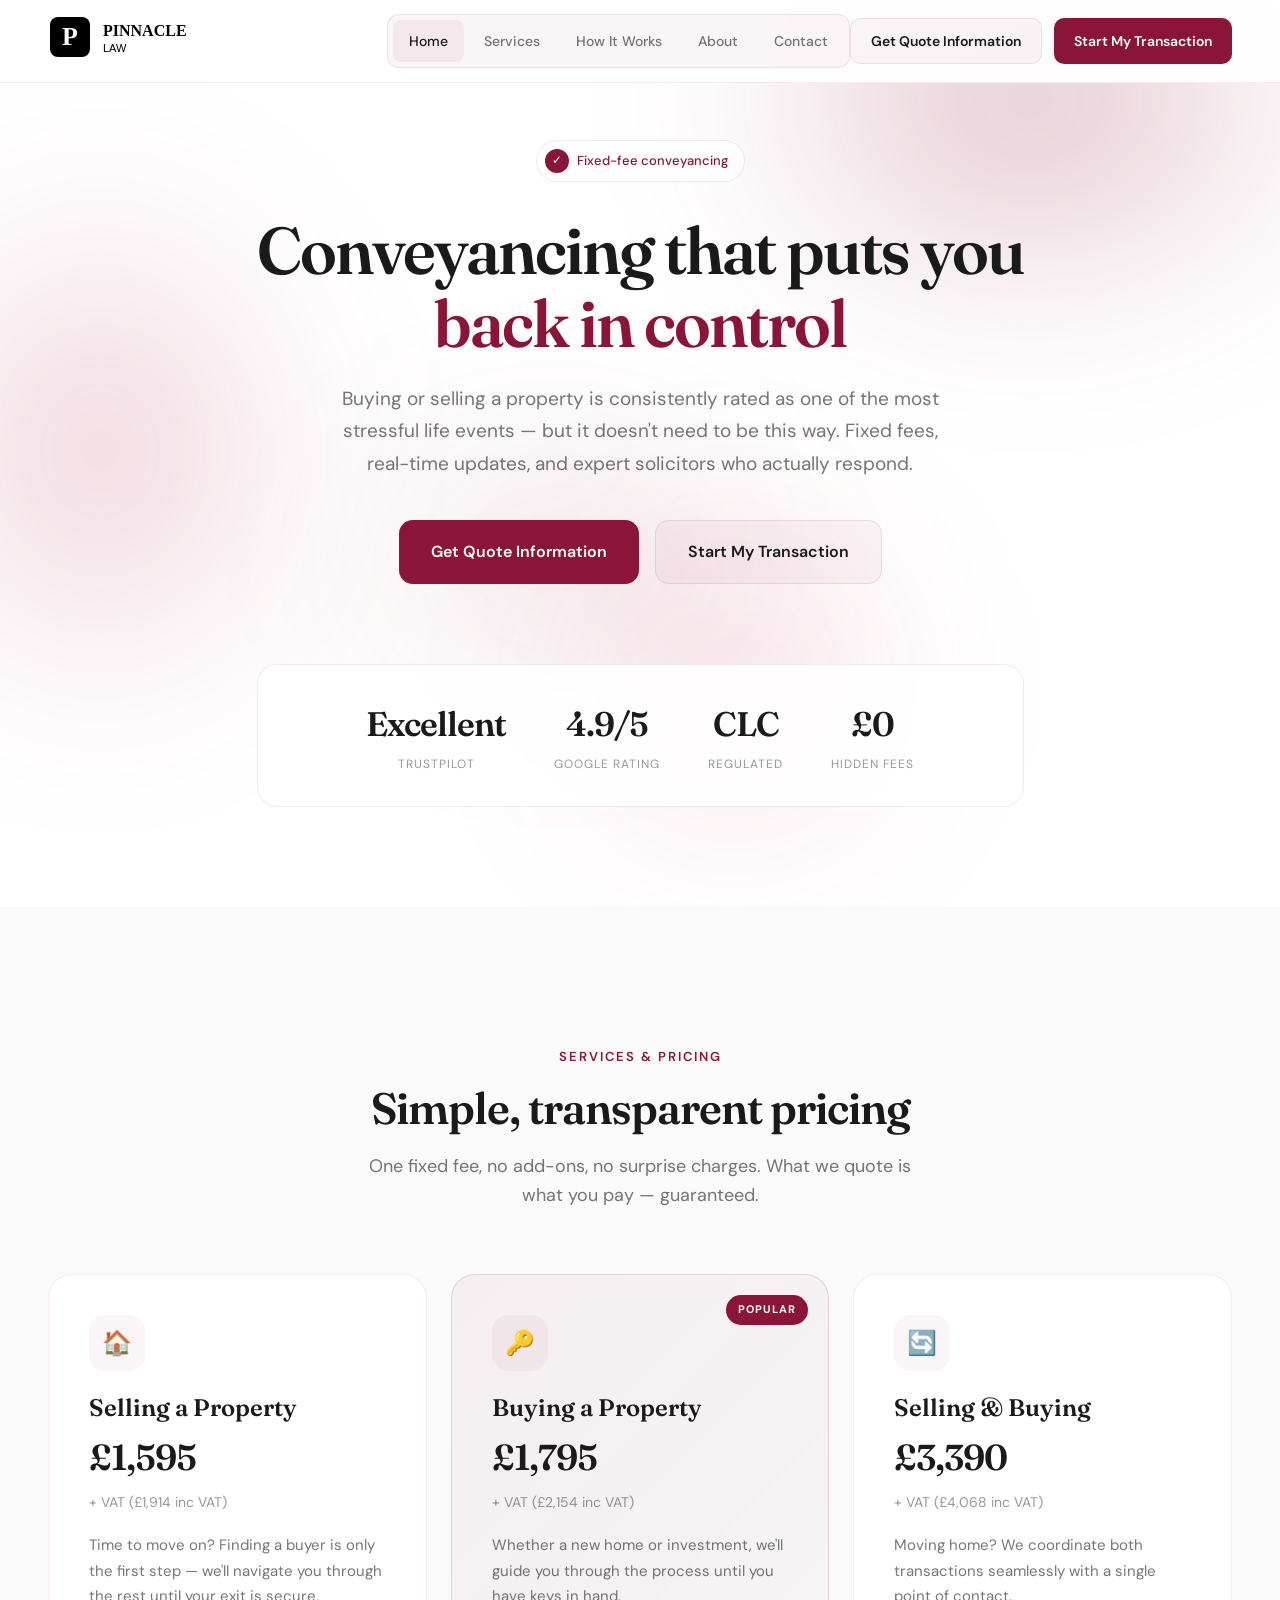
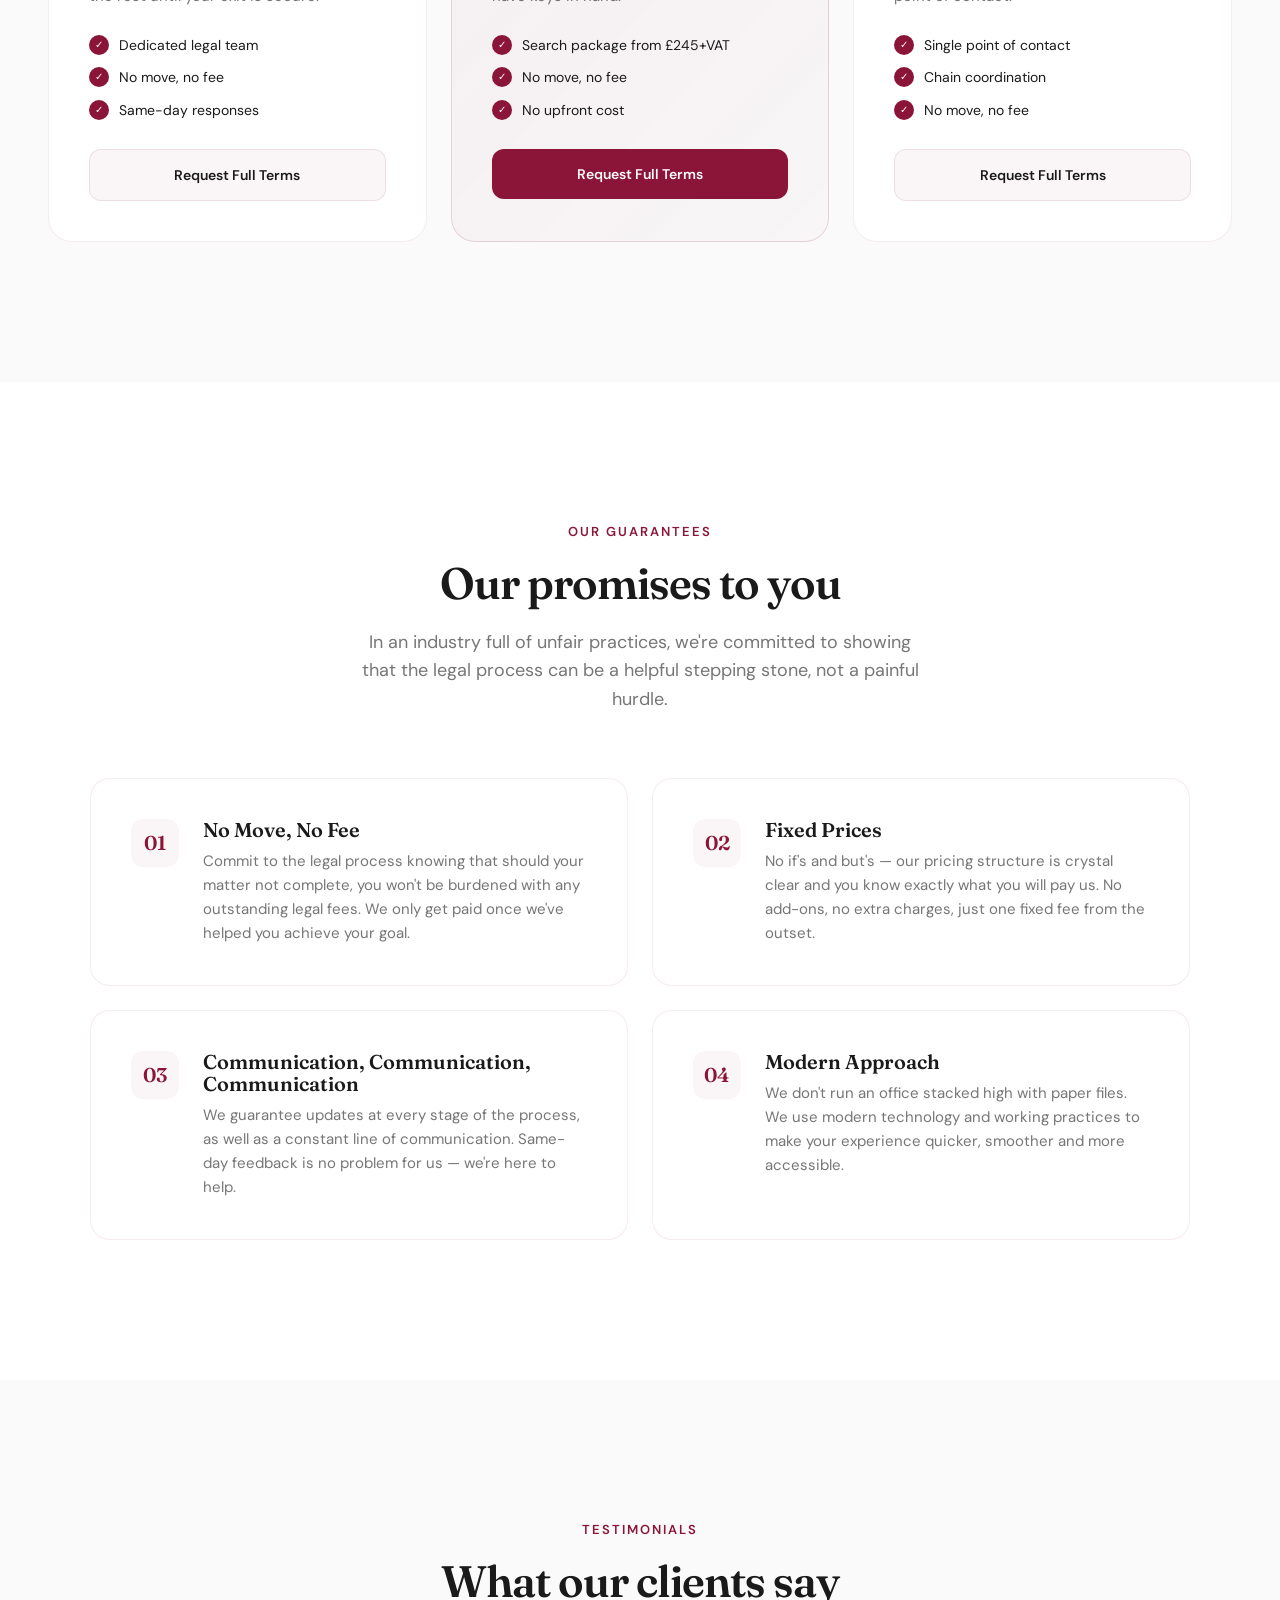
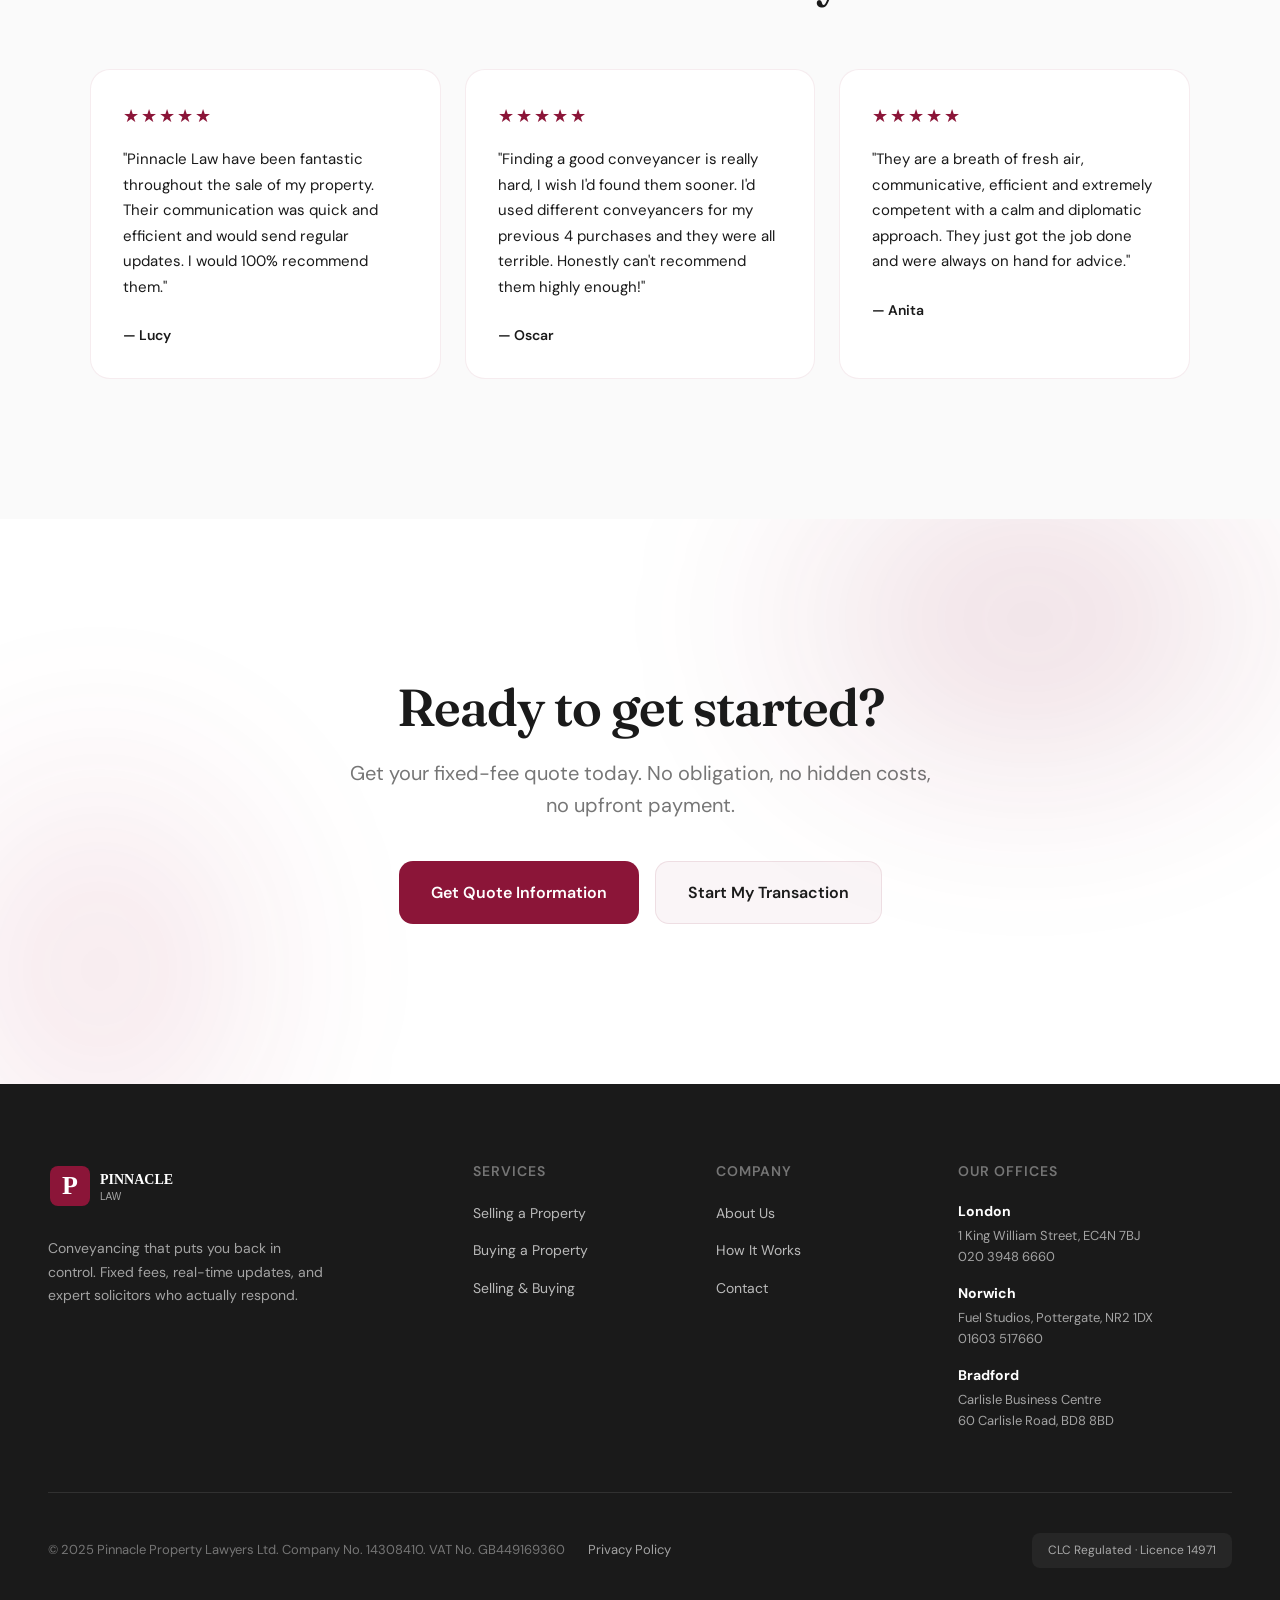
==== index.html @ d634891f "latest updates" ====
<!DOCTYPE html>
<html lang="en">
<head>
  <meta charset="UTF-8">
  <meta name="viewport" content="width=device-width, initial-scale=1.0">
  <title>Pinnacle Law | Conveyancing That Puts You Back in Control</title>
  <link href="https://fonts.googleapis.com/css2?family=DM+Sans:wght@400;500;600;700&family=Fraunces:opsz,wght@9..144,400;9..144,500;9..144,600;9..144,700&display=swap" rel="stylesheet">
  <link rel="stylesheet" href="theme/variables.css">
  <style>
    * { box-sizing: border-box; margin: 0; padding: 0; }
    
    body {
      font-family: var(--font-body);
      background: var(--bg);
      color: var(--text);
      min-height: 100vh;
      overflow-x: hidden;
      line-height: 1.6;
    }
    
    h1, h2, h3, h4 {
      font-family: var(--font-heading);
      font-weight: 600;
      line-height: 1.1;
    }
    
    a { color: inherit; text-decoration: none; }
    
    /* Animations */
    @keyframes fadeUp {
      from { opacity: 0; transform: translateY(30px); }
      to { opacity: 1; transform: translateY(0); }
    }
    
    @keyframes auroraMove1 {
      0%, 100% { transform: translate(0%, 0%) scale(1); opacity: 0.18; }
      25% { transform: translate(8%, -8%) scale(1.1); opacity: 0.25; }
      50% { transform: translate(-4%, 4%) scale(1.05); opacity: 0.2; }
      75% { transform: translate(4%, -4%) scale(1.08); opacity: 0.22; }
    }
    
    @keyframes auroraMove2 {
      0%, 100% { transform: translate(0%, 0%) scale(1); opacity: 0.12; }
      33% { transform: translate(-12%, 8%) scale(1.15); opacity: 0.18; }
      66% { transform: translate(8%, -6%) scale(0.95); opacity: 0.14; }
    }
    
    @keyframes auroraMove3 {
      0%, 100% { transform: translate(0%, 0%) rotate(0deg) scale(1); opacity: 0.1; }
      50% { transform: translate(6%, 6%) rotate(180deg) scale(1.08); opacity: 0.15; }
    }
    
    @keyframes auroraPulse {
      0%, 100% { opacity: 0.08; filter: blur(80px); }
      50% { opacity: 0.15; filter: blur(100px); }
    }
    
    .fade-up { animation: fadeUp 0.8s ease-out forwards; }
    .fade-up-1 { animation: fadeUp 0.8s ease-out 0.1s forwards; opacity: 0; }
    .fade-up-2 { animation: fadeUp 0.8s ease-out 0.2s forwards; opacity: 0; }
    .fade-up-3 { animation: fadeUp 0.8s ease-out 0.3s forwards; opacity: 0; }
    .fade-up-4 { animation: fadeUp 0.8s ease-out 0.4s forwards; opacity: 0; }
    
    /* Aurora Background */
    .aurora-bg {
      position: absolute;
      inset: 0;
      overflow: hidden;
      pointer-events: none;
      z-index: 0;
    }
    
    .aurora-layer {
      position: absolute;
      border-radius: 50%;
      filter: blur(80px);
    }
    
    .aurora-1 {
      width: 700px;
      height: 500px;
      top: -150px;
      right: -100px;
      background: radial-gradient(ellipse at center, var(--aurora-accent-strong) 0%, var(--accent-border) 40%, transparent 70%);
      animation: auroraMove1 20s ease-in-out infinite;
    }
    
    .aurora-2 {
      width: 500px;
      height: 600px;
      top: 150px;
      left: -150px;
      background: radial-gradient(ellipse at center, var(--aurora-accent-light-strong) 0%, var(--aurora-accent-light-mid) 40%, transparent 70%);
      animation: auroraMove2 25s ease-in-out infinite;
    }
    
    .aurora-3 {
      width: 450px;
      height: 450px;
      bottom: 0;
      right: 25%;
      background: radial-gradient(ellipse at center, var(--aurora-accent-lighter-strong) 0%, var(--aurora-accent-lighter-mid) 40%, transparent 70%);
      animation: auroraMove3 30s ease-in-out infinite;
    }
    
    .aurora-4 {
      width: 600px;
      height: 400px;
      top: 40%;
      left: 20%;
      background: radial-gradient(ellipse at center, var(--accent-shadow-sm) 0%, transparent 60%);
      animation: auroraPulse 15s ease-in-out infinite;
    }
    
    /* Navigation */
    nav {
      position: fixed;
      top: 0;
      left: 0;
      right: 0;
      z-index: 100;
      padding: 12px 48px;
      display: grid;
      grid-template-columns: 1fr auto 1fr;
      align-items: center;
      background: var(--nav-bg);
      backdrop-filter: blur(20px);
      border-bottom: 1px solid var(--border);
    }
    
    .logo {
      justify-self: start;
    }
    
    /* Logo - replace src with your actual logo file */
    .logo img {
      height: var(--logo-height);
      width: auto;
    }
    
    .nav-center {
      justify-self: center;
      display: flex;
      gap: 4px;
      background: var(--accent-bg);
      padding: 5px;
      border-radius: 12px;
      border: 1px solid var(--accent-border);
    }
    
    .nav-center > a,
    .nav-dropdown > a {
      color: var(--text-light);
      font-size: 14px;
      font-weight: 500;
      padding: 10px 16px;
      border-radius: 8px;
      transition: all 0.2s ease;
      display: block;
    }
    
    .nav-center > a:hover,
    .nav-center > a.active,
    .nav-dropdown:hover > a {
      color: var(--text);
      background: var(--accent-hover-subtle);
    }
    
    /* Services Dropdown */
    .nav-dropdown {
      position: relative;
    }
    
    .nav-dropdown-content {
      position: absolute;
      top: calc(100% + 8px);
      left: 50%;
      transform: translateX(-50%);
      background: white;
      border: 1px solid var(--border);
      border-radius: 12px;
      padding: 8px;
      min-width: 260px;
      box-shadow: 0 10px 40px var(--accent-shadow-sm);
      opacity: 0;
      visibility: hidden;
      transition: all 0.2s ease;
    }
    
    .nav-dropdown:hover .nav-dropdown-content {
      opacity: 1;
      visibility: visible;
    }
    
    .nav-dropdown-content a {
      display: block;
      padding: 12px 16px;
      border-radius: 8px;
      font-size: 14px;
      color: var(--text);
      transition: all 0.15s ease;
    }
    
    .nav-dropdown-content a:hover {
      background: var(--accent-bg);
      color: var(--accent);
    }
    
    .nav-right {
      justify-self: end;
      display: flex;
      align-items: center;
      gap: 12px;
    }
    
    .btn {
      display: inline-flex;
      align-items: center;
      gap: 8px;
      font-weight: 600;
      border: none;
      cursor: pointer;
      transition: all 0.3s ease;
      font-size: 14px;
      white-space: nowrap;
    }
    
    .btn-secondary {
      background: var(--accent-bg);
      color: var(--text);
      border: 1px solid var(--accent-border);
      padding: 11px 20px;
      border-radius: 10px;
    }
    
    .btn-secondary:hover {
      background: var(--border);
      border-color: var(--accent-hover-border);
    }
    
    .btn-primary {
      background: var(--accent);
      color: white;
      padding: 12px 20px;
      border-radius: 10px;
    }
    
    .btn-primary:hover {
      background: var(--accent-light);
      transform: translateY(-2px);
      box-shadow: 0 10px 30px var(--accent-shadow-md);
    }
    
    .btn-large {
      padding: 18px 32px;
      font-size: 16px;
      border-radius: 14px;
    }
    
    /* Hero */
    .hero {
      min-height: 100vh;
      display: flex;
      align-items: center;
      justify-content: center;
      padding: 140px 48px 100px;
      position: relative;
      z-index: 2;
      text-align: center;
      overflow: hidden;
    }
    
    .hero-content {
      max-width: 900px;
      position: relative;
      z-index: 1;
    }
    
    .hero-badge {
      display: inline-flex;
      align-items: center;
      gap: 8px;
      padding: 8px 16px 8px 8px;
      background: var(--white-glass);
      border: 1px solid var(--accent-border);
      border-radius: 100px;
      margin-bottom: 32px;
      font-size: 13px;
      color: var(--accent);
      font-weight: 500;
      backdrop-filter: blur(10px);
    }
    
    .badge-dot {
      width: 24px;
      height: 24px;
      background: var(--accent);
      border-radius: 50%;
      display: flex;
      align-items: center;
      justify-content: center;
      font-size: 12px;
      color: white;
    }
    
    .hero h1 {
      font-size: clamp(40px, 5.5vw, 66px);
      letter-spacing: -2px;
      margin-bottom: 24px;
    }
    
    .highlight { color: var(--accent); }
    
    .hero p {
      font-size: 19px;
      color: var(--text-light);
      line-height: 1.7;
      margin-bottom: 40px;
      max-width: 620px;
      margin-left: auto;
      margin-right: auto;
    }
    
    .hero-buttons {
      display: flex;
      gap: 16px;
      justify-content: center;
      margin-bottom: 80px;
    }
    
    .stats-row {
      display: flex;
      justify-content: center;
      gap: 48px;
      padding: 32px 48px;
      background: var(--white-glass-heavy);
      backdrop-filter: blur(10px);
      border-radius: 20px;
      border: 1px solid var(--accent-border);
    }
    
    .stat { text-align: center; }
    
    .stat-value {
      font-family: var(--font-heading);
      font-size: 34px;
      font-weight: 600;
      letter-spacing: -1px;
      color: var(--text);
    }
    
    .stat-label {
      font-size: 12px;
      color: var(--text-lighter);
      margin-top: 4px;
      text-transform: uppercase;
      letter-spacing: 1px;
    }
    
    /* Section styling */
    section { position: relative; z-index: 2; }
    
    .section-label {
      font-size: 13px;
      font-weight: 600;
      letter-spacing: 2px;
      text-transform: uppercase;
      color: var(--accent);
      margin-bottom: 16px;
    }
    
    .section-header {
      text-align: center;
      margin-bottom: 64px;
    }
    
    .section-header h2 {
      font-size: 44px;
      letter-spacing: -1px;
    }
    
    .section-header p {
      font-size: 18px;
      color: var(--text-light);
      max-width: 560px;
      margin: 20px auto 0;
    }
    
    /* Services */
    .services {
      padding: 140px 48px;
      background: var(--bg-off);
    }
    
    .services-inner {
      max-width: 1200px;
      margin: 0 auto;
    }
    
    .services-grid {
      display: grid;
      grid-template-columns: repeat(3, 1fr);
      gap: 24px;
    }
    
    .service-card {
      background: var(--bg);
      border: 1px solid var(--border);
      border-radius: 24px;
      padding: 40px;
      transition: all 0.4s ease;
      position: relative;
      overflow: hidden;
    }
    
    .service-card:hover {
      border-color: var(--accent-hover-border);
      transform: translateY(-8px);
      box-shadow: 0 30px 60px var(--border);
    }
    
    .service-card.featured {
      background: linear-gradient(135deg, var(--accent-featured-bg) 0%, var(--accent-featured-bg-light) 100%);
      border-color: var(--accent-featured-border);
    }
    
    .featured-tag {
      position: absolute;
      top: 20px;
      right: 20px;
      padding: 6px 12px;
      background: var(--accent);
      border-radius: 100px;
      font-size: 11px;
      font-weight: 700;
      text-transform: uppercase;
      letter-spacing: 1px;
      color: white;
    }
    
    .service-icon {
      width: 56px;
      height: 56px;
      background: var(--accent-bg);
      border-radius: 16px;
      display: flex;
      align-items: center;
      justify-content: center;
      margin-bottom: 24px;
      font-size: 24px;
    }
    
    .service-card h3 {
      font-size: 24px;
      margin-bottom: 8px;
    }
    
    .service-price {
      font-family: var(--font-heading);
      font-size: 36px;
      font-weight: 600;
      letter-spacing: -1px;
      margin-bottom: 4px;
    }
    
    .service-vat {
      font-size: 14px;
      color: var(--text-lighter);
      margin-bottom: 20px;
    }
    
    .service-desc {
      font-size: 15px;
      color: var(--text-light);
      line-height: 1.7;
      margin-bottom: 24px;
    }
    
    .service-features {
      display: flex;
      flex-direction: column;
      gap: 10px;
      margin-bottom: 28px;
    }
    
    .feature {
      display: flex;
      align-items: center;
      gap: 10px;
      font-size: 14px;
      color: var(--text);
    }
    
    .feature-icon {
      width: 20px;
      height: 20px;
      background: var(--accent);
      border-radius: 50%;
      display: flex;
      align-items: center;
      justify-content: center;
      font-size: 10px;
      color: white;
      flex-shrink: 0;
    }
    
    .service-btn {
      width: 100%;
      padding: 14px;
      border-radius: 12px;
      font-size: 14px;
      font-weight: 600;
      cursor: pointer;
      transition: all 0.3s ease;
      background: var(--accent-bg);
      border: 1px solid var(--accent-border);
      color: var(--text);
      text-align: center;
      display: block;
    }
    
    .service-btn:hover { background: var(--border); }
    
    .service-btn.primary {
      background: var(--accent);
      border: none;
      color: white;
    }
    
    .service-btn.primary:hover { background: var(--accent-light); }
    
    /* Guarantees */
    .guarantees {
      padding: 140px 48px;
    }
    
    .guarantees-inner {
      max-width: 1100px;
      margin: 0 auto;
    }
    
    .guarantees-grid {
      display: grid;
      grid-template-columns: repeat(2, 1fr);
      gap: 24px;
    }
    
    .guarantee-card {
      padding: 40px;
      background: var(--bg);
      border: 1px solid var(--border);
      border-radius: 20px;
      transition: all 0.3s ease;
      display: flex;
      gap: 24px;
      align-items: flex-start;
    }
    
    .guarantee-card:hover {
      border-color: var(--accent-featured-border);
      box-shadow: 0 20px 40px var(--accent-hover-subtle);
    }
    
    .guarantee-num {
      width: 48px;
      height: 48px;
      background: var(--accent-bg);
      border-radius: 12px;
      display: flex;
      align-items: center;
      justify-content: center;
      font-family: var(--font-heading);
      font-size: 20px;
      font-weight: 600;
      color: var(--accent);
      flex-shrink: 0;
    }
    
    .guarantee-content h3 {
      font-size: 20px;
      margin-bottom: 8px;
    }
    
    .guarantee-content p {
      font-size: 15px;
      color: var(--text-light);
      line-height: 1.6;
    }
    
    /* Testimonials */
    .testimonials {
      padding: 140px 48px;
      background: var(--bg-off);
    }
    
    .testimonials-inner {
      max-width: 1100px;
      margin: 0 auto;
    }
    
    .testimonials-grid {
      display: grid;
      grid-template-columns: repeat(3, 1fr);
      gap: 24px;
    }
    
    .testimonial-card {
      background: var(--bg);
      border: 1px solid var(--border);
      border-radius: 20px;
      padding: 32px;
    }
    
    .testimonial-stars {
      color: var(--accent);
      font-size: 18px;
      margin-bottom: 16px;
      letter-spacing: 2px;
    }
    
    .testimonial-text {
      font-size: 15px;
      color: var(--text);
      line-height: 1.7;
      margin-bottom: 24px;
    }
    
    .testimonial-author {
      font-weight: 600;
      font-size: 14px;
    }
    
    /* CTA */
    .cta {
      padding: 160px 48px;
      text-align: center;
      position: relative;
      overflow: hidden;
    }
    
    .cta .aurora-bg { opacity: 0.6; }
    
    .cta-content {
      position: relative;
      z-index: 1;
      max-width: 600px;
      margin: 0 auto;
    }
    
    .cta h2 {
      font-size: 52px;
      letter-spacing: -1px;
      margin-bottom: 20px;
    }
    
    .cta p {
      font-size: 20px;
      color: var(--text-light);
      margin-bottom: 40px;
    }
    
    .cta-buttons {
      display: flex;
      gap: 16px;
      justify-content: center;
    }
    
    /* Footer */
    footer {
      padding: 80px 48px 40px;
      background: var(--text);
      color: white;
    }
    
    .footer-inner {
      max-width: 1200px;
      margin: 0 auto;
    }
    
    .footer-top {
      display: grid;
      grid-template-columns: 2fr 1fr 1fr 1.5fr;
      gap: 60px;
      padding-bottom: 60px;
      border-bottom: 1px solid var(--white-10);
    }
    
    .footer-brand p {
      font-size: 14px;
      color: var(--white-60);
      line-height: 1.7;
      max-width: 280px;
      margin-top: 20px;
    }
    
    .footer-col h4 {
      font-family: var(--font-body);
      font-size: 14px;
      font-weight: 600;
      margin-bottom: 20px;
      color: var(--white-40);
      text-transform: uppercase;
      letter-spacing: 1px;
    }
    
    .footer-col ul { list-style: none; }
    .footer-col li { margin-bottom: 12px; }
    
    .footer-col a {
      font-size: 14px;
      color: var(--white-70);
      transition: color 0.2s ease;
    }
    
    .footer-col a:hover { color: white; }
    
    .footer-offices {
      font-size: 13px;
      color: var(--white-60);
      line-height: 1.6;
    }
    
    .footer-offices strong {
      color: white;
      display: block;
      margin-top: 14px;
      margin-bottom: 4px;
      font-size: 14px;
    }
    
    .footer-offices strong:first-child { margin-top: 0; }
    
    .footer-bottom {
      display: flex;
      justify-content: space-between;
      align-items: center;
      padding-top: 40px;
      flex-wrap: wrap;
      gap: 20px;
    }
    
    .footer-legal {
      font-size: 13px;
      color: var(--white-40);
    }
    
    .footer-legal a {
      color: var(--white-60);
      margin-left: 20px;
    }
    
    .footer-badges {
      display: flex;
      gap: 16px;
    }
    
    .footer-badge {
      padding: 8px 16px;
      background: var(--white-05);
      border-radius: 8px;
      font-size: 12px;
      color: var(--white-60);
    }
    
    /* Mobile */
    .mobile-menu-toggle {
      display: none;
      flex-direction: column;
      gap: 5px;
      padding: 10px;
      cursor: pointer;
    }
    
    .mobile-menu-toggle span {
      width: 24px;
      height: 2px;
      background: var(--text);
      border-radius: 2px;
    }
    
    @media (max-width: 1100px) {
      nav { padding: 12px 24px; }
    }
    
    @media (max-width: 900px) {
      .services-grid, .testimonials-grid { grid-template-columns: repeat(2, 1fr); }
      .footer-top { grid-template-columns: 1fr 1fr; }
    }
    
    @media (max-width: 768px) {
      nav { display: flex; justify-content: space-between; }
      .nav-center, .nav-right { display: none; }
      .mobile-menu-toggle { display: flex; }
      
      .hero { padding: 120px 24px 80px; }
      .hero h1 { font-size: 34px; letter-spacing: -1px; }
      .hero-buttons { flex-direction: column; align-items: center; }
      .stats-row { flex-wrap: wrap; gap: 24px; padding: 24px; }
      .stat-value { font-size: 26px; }
      
      .services-grid, .guarantees-grid, .testimonials-grid { grid-template-columns: 1fr; }
      .section-header h2 { font-size: 32px; }
      .cta h2 { font-size: 34px; }
      
      .footer-top { grid-template-columns: 1fr; gap: 40px; }
      .footer-bottom { flex-direction: column; text-align: center; }
    }
  </style>
</head>
<body>
  <!-- Navigation -->
  <nav>
    <a href="index.html" class="logo">
      <!-- ADD YOUR LOGO: Replace the src below with your logo file path -->
      <img src="assets/logo.png" alt="Pinnacle Law" onerror="this.outerHTML='<svg viewBox=\'0 0 180 50\' style=\'height:50px\'><rect x=\'2\' y=\'5\' width=\'40\' height=\'40\' rx=\'8\' fill=\'%238B1538\'/><text x=\'22\' y=\'33\' font-family=\'Georgia\' font-size=\'26\' font-weight=\'600\' fill=\'white\' text-anchor=\'middle\'>P</text><text x=\'55\' y=\'24\' font-family=\'Georgia\' font-size=\'16\' font-weight=\'600\' fill=\'%238B1538\'>PINNACLE</text><text x=\'55\' y=\'40\' font-family=\'sans-serif\' font-size=\'11\' fill=\'%23666\'>LAW</text></svg>'">
    </a>
    
    <div class="nav-center">
      <a href="index.html" class="active">Home</a>
      <div class="nav-dropdown">
        <a href="services.html">Services</a>
        <div class="nav-dropdown-content">
          <a href="service-buying.html">Buying a Property</a>
          <a href="service-selling.html">Selling a Property</a>
          <a href="service-both.html">Selling & Buying a Property</a>
        </div>
      </div>
      <a href="process.html">How It Works</a>
      <a href="about.html">About</a>
      <a href="contact.html">Contact</a>
    </div>
    
    <div class="nav-right">
      <a href="services.html" class="btn btn-secondary">Get Quote Information</a>
      <a href="services.html" class="btn btn-primary">Start My Transaction</a>
    </div>
    
    <div class="mobile-menu-toggle">
      <span></span><span></span><span></span>
    </div>
  </nav>

  <!-- Hero -->
  <section class="hero">
    <div class="aurora-bg">
      <div class="aurora-layer aurora-1"></div>
      <div class="aurora-layer aurora-2"></div>
      <div class="aurora-layer aurora-3"></div>
      <div class="aurora-layer aurora-4"></div>
    </div>
    
    <div class="hero-content">
      <div class="hero-badge fade-up">
        <span class="badge-dot">✓</span>
        Fixed-fee conveyancing
      </div>
      
      <h1 class="fade-up-1">
        Conveyancing that puts you<br>
        <span class="highlight">back in control</span>
      </h1>
      
      <p class="fade-up-2">
        Buying or selling a property is consistently rated as one of the most stressful life events — but it doesn't need to be this way. Fixed fees, real-time updates, and expert solicitors who actually respond.
      </p>
      
      <div class="hero-buttons fade-up-3">
        <a href="services.html" class="btn btn-primary btn-large">Get Quote Information</a>
        <a href="services.html" class="btn btn-secondary btn-large">Start My Transaction</a>
      </div>
      
      <div class="stats-row fade-up-4">
        <div class="stat">
          <div class="stat-value">Excellent</div>
          <div class="stat-label">Trustpilot</div>
        </div>
        <div class="stat">
          <div class="stat-value">4.9/5</div>
          <div class="stat-label">Google Rating</div>
        </div>
        <div class="stat">
          <div class="stat-value">CLC</div>
          <div class="stat-label">Regulated</div>
        </div>
        <div class="stat">
          <div class="stat-value">£0</div>
          <div class="stat-label">Hidden Fees</div>
        </div>
      </div>
    </div>
  </section>

  <!-- Services -->
  <section class="services">
    <div class="services-inner">
      <div class="section-header">
        <div class="section-label">Services & Pricing</div>
        <h2>Simple, transparent pricing</h2>
        <p>One fixed fee, no add-ons, no surprise charges. What we quote is what you pay — guaranteed.</p>
      </div>
      
      <div class="services-grid">
        <div class="service-card">
          <div class="service-icon">🏠</div>
          <h3>Selling a Property</h3>
          <div class="service-price">£1,595</div>
          <div class="service-vat">+ VAT (£1,914 inc VAT)</div>
          <p class="service-desc">Time to move on? Finding a buyer is only the first step — we'll navigate you through the rest until your exit is secure.</p>
          <div class="service-features">
            <div class="feature"><span class="feature-icon">✓</span> Dedicated legal team</div>
            <div class="feature"><span class="feature-icon">✓</span> No move, no fee</div>
            <div class="feature"><span class="feature-icon">✓</span> Same-day responses</div>
          </div>
          <a href="service-selling.html" class="service-btn">Request Full Terms</a>
        </div>
        
        <div class="service-card featured">
          <div class="featured-tag">Popular</div>
          <div class="service-icon">🔑</div>
          <h3>Buying a Property</h3>
          <div class="service-price">£1,795</div>
          <div class="service-vat">+ VAT (£2,154 inc VAT)</div>
          <p class="service-desc">Whether a new home or investment, we'll guide you through the process until you have keys in hand.</p>
          <div class="service-features">
            <div class="feature"><span class="feature-icon">✓</span> Search package from £245+VAT</div>
            <div class="feature"><span class="feature-icon">✓</span> No move, no fee</div>
            <div class="feature"><span class="feature-icon">✓</span> No upfront cost</div>
          </div>
          <a href="service-buying.html" class="service-btn primary">Request Full Terms</a>
        </div>
        
        <div class="service-card">
          <div class="service-icon">🔄</div>
          <h3>Selling & Buying</h3>
          <div class="service-price">£3,390</div>
          <div class="service-vat">+ VAT (£4,068 inc VAT)</div>
          <p class="service-desc">Moving home? We coordinate both transactions seamlessly with a single point of contact.</p>
          <div class="service-features">
            <div class="feature"><span class="feature-icon">✓</span> Single point of contact</div>
            <div class="feature"><span class="feature-icon">✓</span> Chain coordination</div>
            <div class="feature"><span class="feature-icon">✓</span> No move, no fee</div>
          </div>
          <a href="service-both.html" class="service-btn">Request Full Terms</a>
        </div>
      </div>
    </div>
  </section>

  <!-- Guarantees -->
  <section class="guarantees">
    <div class="guarantees-inner">
      <div class="section-header">
        <div class="section-label">Our Guarantees</div>
        <h2>Our promises to you</h2>
        <p>In an industry full of unfair practices, we're committed to showing that the legal process can be a helpful stepping stone, not a painful hurdle.</p>
      </div>
      
      <div class="guarantees-grid">
        <div class="guarantee-card">
          <div class="guarantee-num">01</div>
          <div class="guarantee-content">
            <h3>No Move, No Fee</h3>
            <p>Commit to the legal process knowing that should your matter not complete, you won't be burdened with any outstanding legal fees. We only get paid once we've helped you achieve your goal.</p>
          </div>
        </div>
        <div class="guarantee-card">
          <div class="guarantee-num">02</div>
          <div class="guarantee-content">
            <h3>Fixed Prices</h3>
            <p>No if's and but's — our pricing structure is crystal clear and you know exactly what you will pay us. No add-ons, no extra charges, just one fixed fee from the outset.</p>
          </div>
        </div>
        <div class="guarantee-card">
          <div class="guarantee-num">03</div>
          <div class="guarantee-content">
            <h3>Communication, Communication, Communication</h3>
            <p>We guarantee updates at every stage of the process, as well as a constant line of communication. Same-day feedback is no problem for us — we're here to help.</p>
          </div>
        </div>
        <div class="guarantee-card">
          <div class="guarantee-num">04</div>
          <div class="guarantee-content">
            <h3>Modern Approach</h3>
            <p>We don't run an office stacked high with paper files. We use modern technology and working practices to make your experience quicker, smoother and more accessible.</p>
          </div>
        </div>
      </div>
    </div>
  </section>

  <!-- Testimonials -->
  <section class="testimonials">
    <div class="testimonials-inner">
      <div class="section-header">
        <div class="section-label">Testimonials</div>
        <h2>What our clients say</h2>
      </div>
      
      <div class="testimonials-grid">
        <div class="testimonial-card">
          <div class="testimonial-stars">★★★★★</div>
          <p class="testimonial-text">"Pinnacle Law have been fantastic throughout the sale of my property. Their communication was quick and efficient and would send regular updates. I would 100% recommend them."</p>
          <div class="testimonial-author">— Lucy</div>
        </div>
        
        <div class="testimonial-card">
          <div class="testimonial-stars">★★★★★</div>
          <p class="testimonial-text">"Finding a good conveyancer is really hard, I wish I'd found them sooner. I'd used different conveyancers for my previous 4 purchases and they were all terrible. Honestly can't recommend them highly enough!"</p>
          <div class="testimonial-author">— Oscar</div>
        </div>
        
        <div class="testimonial-card">
          <div class="testimonial-stars">★★★★★</div>
          <p class="testimonial-text">"They are a breath of fresh air, communicative, efficient and extremely competent with a calm and diplomatic approach. They just got the job done and were always on hand for advice."</p>
          <div class="testimonial-author">— Anita</div>
        </div>
      </div>
    </div>
  </section>

  <!-- CTA -->
  <section class="cta">
    <div class="aurora-bg">
      <div class="aurora-layer aurora-1"></div>
      <div class="aurora-layer aurora-2"></div>
    </div>
    <div class="cta-content">
      <h2>Ready to get started?</h2>
      <p>Get your fixed-fee quote today. No obligation, no hidden costs, no upfront payment.</p>
      <div class="cta-buttons">
        <a href="services.html" class="btn btn-primary btn-large">Get Quote Information</a>
        <a href="services.html" class="btn btn-secondary btn-large">Start My Transaction</a>
      </div>
    </div>
  </section>

  <!-- Footer -->
  <footer>
    <div class="footer-inner">
      <div class="footer-top">
        <div class="footer-brand">
          <svg viewBox="0 0 160 45" style="height: 45px;">
            <rect x="2" y="2" width="40" height="40" rx="8" style="fill: var(--accent)"/>
            <text x="22" y="30" font-family="Georgia" font-size="26" font-weight="600" fill="white" text-anchor="middle">P</text>
            <text x="52" y="20" font-family="Georgia" font-size="14" font-weight="600" fill="white">PINNACLE</text>
            <text x="52" y="36" font-family="sans-serif" font-size="10" fill="var(--white-60)">LAW</text>
          </svg>
          <p>Conveyancing that puts you back in control. Fixed fees, real-time updates, and expert solicitors who actually respond.</p>
        </div>
        
        <div class="footer-col">
          <h4>Services</h4>
          <ul>
            <li><a href="service-selling.html">Selling a Property</a></li>
            <li><a href="service-buying.html">Buying a Property</a></li>
            <li><a href="service-both.html">Selling & Buying</a></li>
          </ul>
        </div>
        
        <div class="footer-col">
          <h4>Company</h4>
          <ul>
            <li><a href="about.html">About Us</a></li>
            <li><a href="process.html">How It Works</a></li>
            <li><a href="contact.html">Contact</a></li>
          </ul>
        </div>
        
        <div class="footer-col">
          <h4>Our Offices</h4>
          <div class="footer-offices">
            <strong>London</strong>
            1 King William Street, EC4N 7BJ<br>
            020 3948 6660
            
            <strong>Norwich</strong>
            Fuel Studios, Pottergate, NR2 1DX<br>
            01603 517660
            
            <strong>Bradford</strong>
            Carlisle Business Centre<br>
            60 Carlisle Road, BD8 8BD
          </div>
        </div>
      </div>
      
      <div class="footer-bottom">
        <div class="footer-legal">
          © 2025 Pinnacle Property Lawyers Ltd. Company No. 14308410. VAT No. GB449169360
          <a href="privacy.html">Privacy Policy</a>
        </div>
        <div class="footer-badges">
          <span class="footer-badge">CLC Regulated · Licence 14971</span>
        </div>
      </div>
    </div>
  </footer>
</body>
</html>
---- theme/variables.css ----
/**
 * ============================================================
 * PINNACLE LAW — SINGLE SOURCE OF TRUTH FOR ALL BRANDING
 * ============================================================
 * This file declares every design token used across the site
 * as CSS custom properties.  To rebrand the firm, or update
 * any colour, font, or spacing value, ONLY EDIT THIS FILE.
 *
 * All HTML pages import this file via:
 *   <link rel="stylesheet" href="theme/variables.css">
 *
 * The companion theme/config.js mirrors these values for any
 * JavaScript that needs them (e.g. SVG fallbacks, scripts).
 * ============================================================
 */

:root {

  /* ── Core Backgrounds ─────────────────────────────────── */
  --bg:         #FFFFFF;
  --bg-off:     #FAFAFA;

  /* ── Text ─────────────────────────────────────────────── */
  --text:         #1A1A1A;
  --text-light:   rgba(26, 26, 26, 0.6);
  --text-lighter: rgba(26, 26, 26, 0.45);

  /* ── Accent (Pinnacle Crimson) ────────────────────────── */
  --accent:         #8B1538;
  --accent-light:   #A91D45;
  --accent-lighter: #C42952;

  /* ── Accent Tints (for surfaces and borders) ──────────── */
  --accent-bg:     rgba(139, 21, 56, 0.04);  /* subtle tinted background */
  --accent-border: rgba(139, 21, 56, 0.10);  /* tinted border */
  --border:        rgba(139, 21, 56, 0.08);  /* default border */

  /* ── Accent Interactive States ────────────────────────── */
  --accent-hover-subtle:       rgba(139, 21, 56, 0.06);  /* nav link / tab hover bg */
  --accent-hover-medium:       rgba(139, 21, 56, 0.08);  /* btn-secondary hover bg   */
  --accent-hover-border:       rgba(139, 21, 56, 0.20);  /* hover border on cards/btns */
  --accent-featured-border:    rgba(139, 21, 56, 0.15);  /* featured card border */
  --accent-featured-bg:        rgba(139, 21, 56, 0.05);  /* featured card gradient start */
  --accent-featured-bg-light:  rgba(139, 21, 56, 0.02);  /* featured card gradient end */

  /* ── Accent Shadows ───────────────────────────────────── */
  --accent-shadow-sm: rgba(139, 21, 56, 0.12);  /* dropdown / card shadow */
  --accent-shadow-md: rgba(139, 21, 56, 0.25);  /* btn-primary hover shadow */
  --accent-shadow-lg: rgba(139, 21, 56, 0.08);  /* large card hover shadow */

  /* ── Aurora / Hero Glow Colours ──────────────────────── */
  /* (Used only in the hero and CTA aurora background layers) */
  --aurora-accent-strong:        rgba(139, 21, 56, 0.28);
  --aurora-accent-mid:           rgba(139, 21, 56, 0.10);
  --aurora-accent-light-strong:  rgba(169, 29, 69, 0.22);
  --aurora-accent-light-mid:     rgba(169, 29, 69, 0.08);
  --aurora-accent-lighter-strong: rgba(196, 41, 82, 0.18);
  --aurora-accent-lighter-mid:   rgba(196, 41, 82, 0.05);

  /* ── Nav Glass ────────────────────────────────────────── */
  --nav-bg:       rgba(255, 255, 255, 0.92);  /* home page (lighter) */
  --nav-bg-solid: rgba(255, 255, 255, 0.95);  /* inner pages          */

  /* ── White Overlays ───────────────────────────────────── */
  --white-glass-heavy: rgba(255, 255, 255, 0.85);
  --white-glass:       rgba(255, 255, 255, 0.80);
  --white-70:          rgba(255, 255, 255, 0.70);
  --white-60:          rgba(255, 255, 255, 0.60);
  --white-50:          rgba(255, 255, 255, 0.50);
  --white-40:          rgba(255, 255, 255, 0.40);
  --white-10:          rgba(255, 255, 255, 0.10);
  --white-05:          rgba(255, 255, 255, 0.05);

  /* ── Typography ───────────────────────────────────────── */
  --font-body:    'DM Sans', -apple-system, sans-serif;
  --font-heading: 'Fraunces', Georgia, serif;

  /* ── Logo ─────────────────────────────────────────────── */
  /* Path is relative to the HTML files (all at the site root) */
  --logo-path:   'assets/Pinnacle logo.png';
  --logo-height: 50px;

}
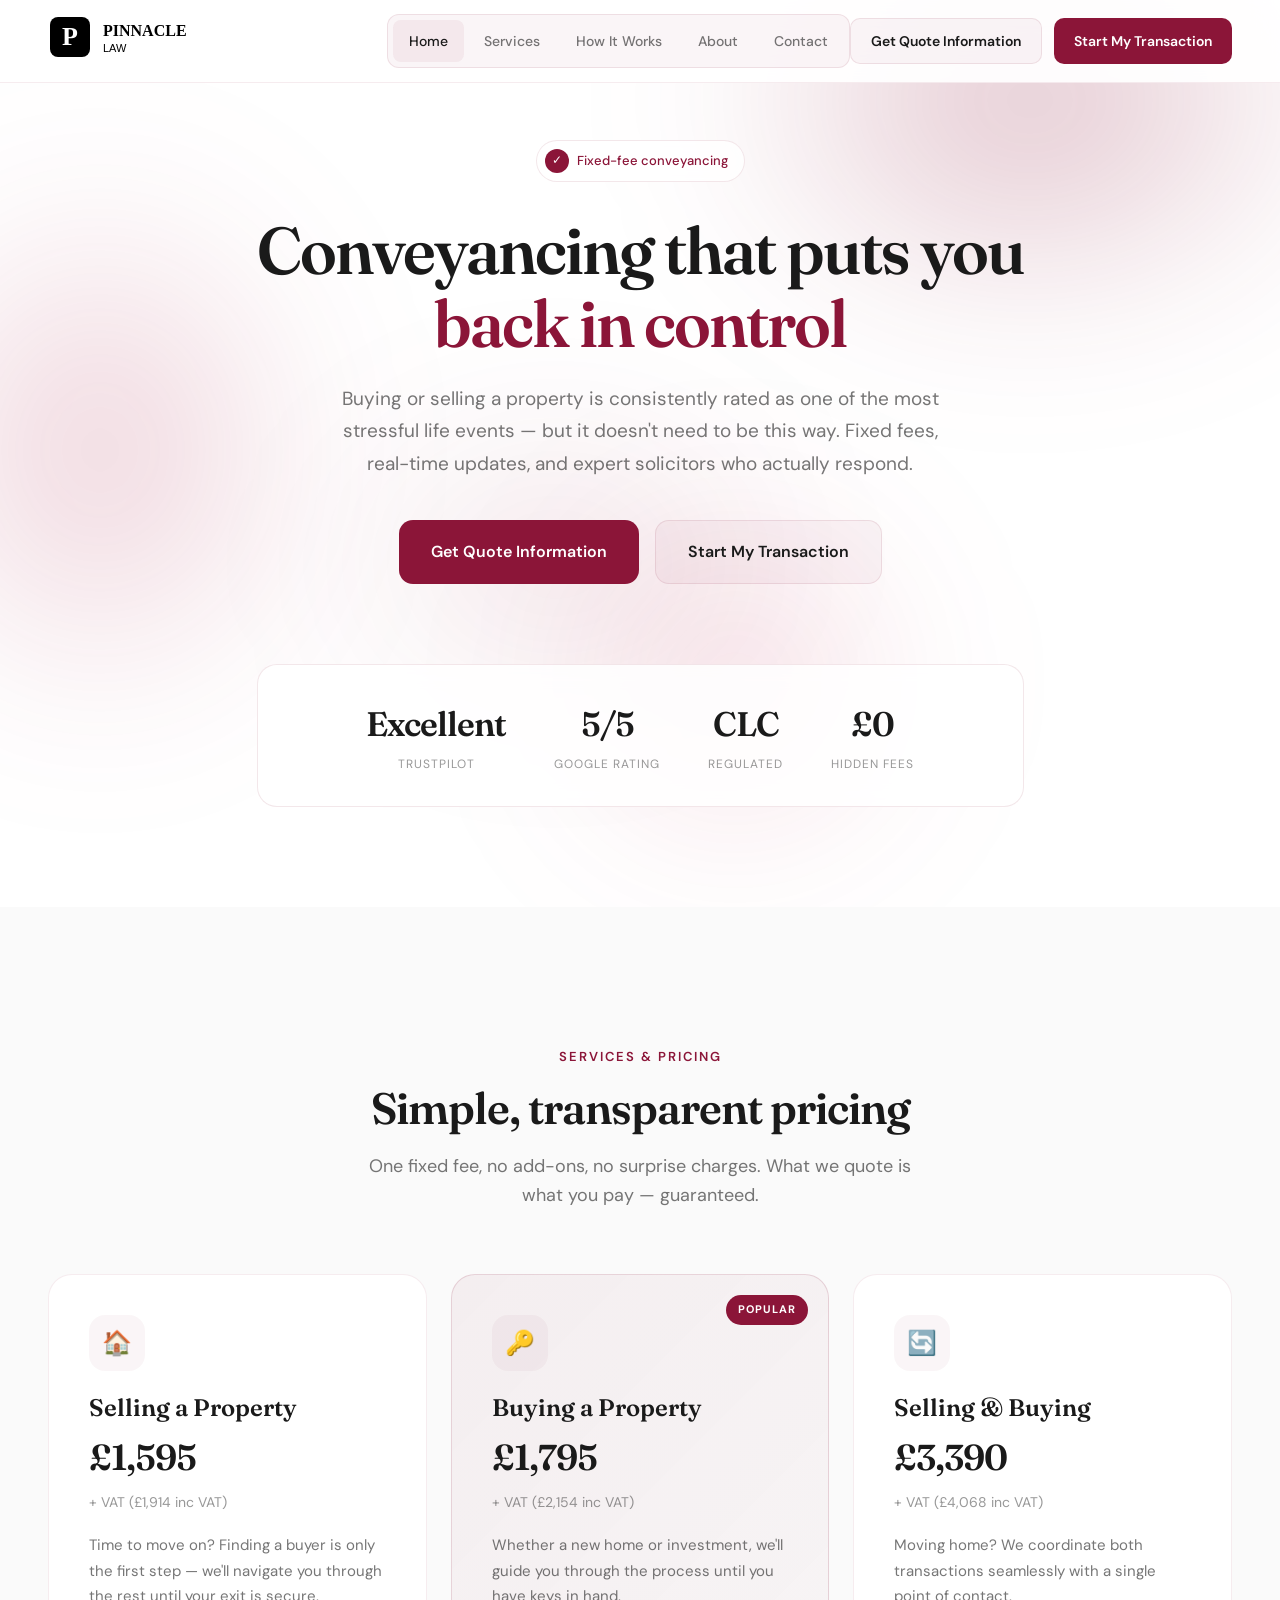
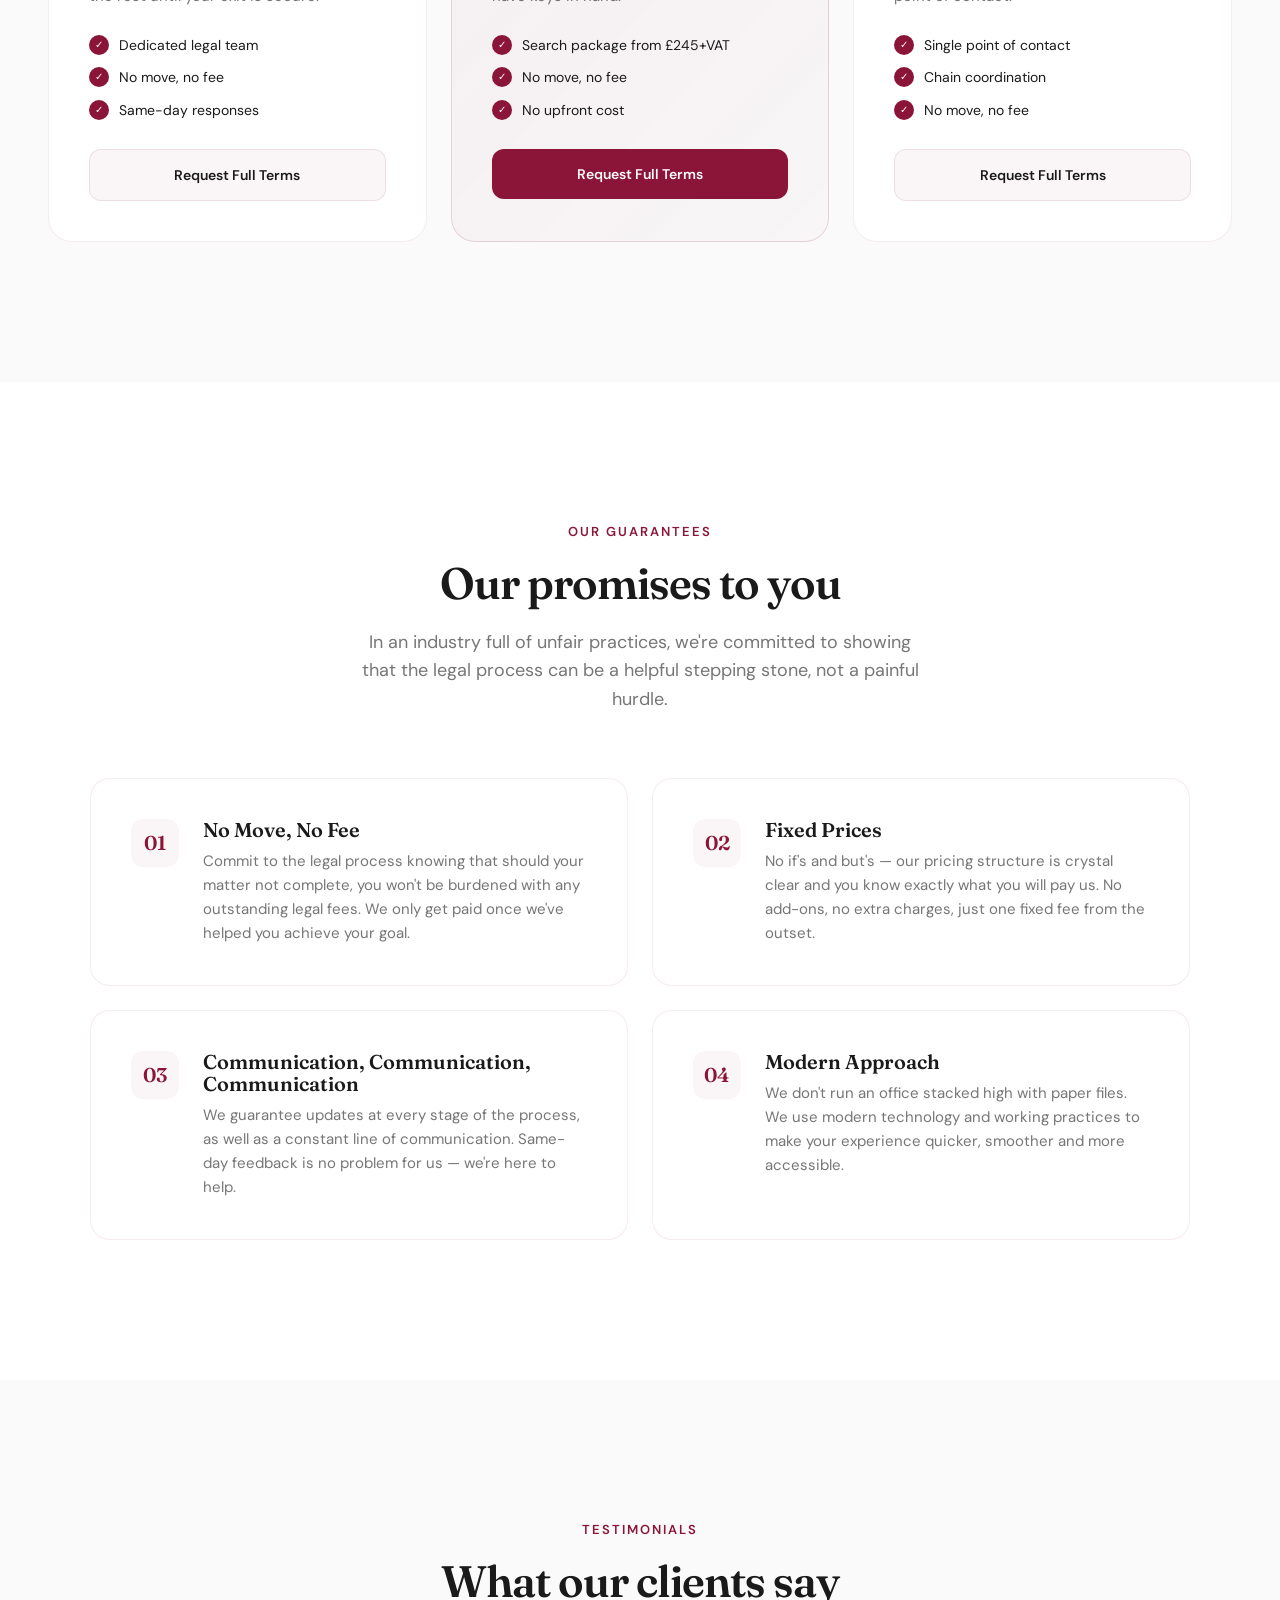
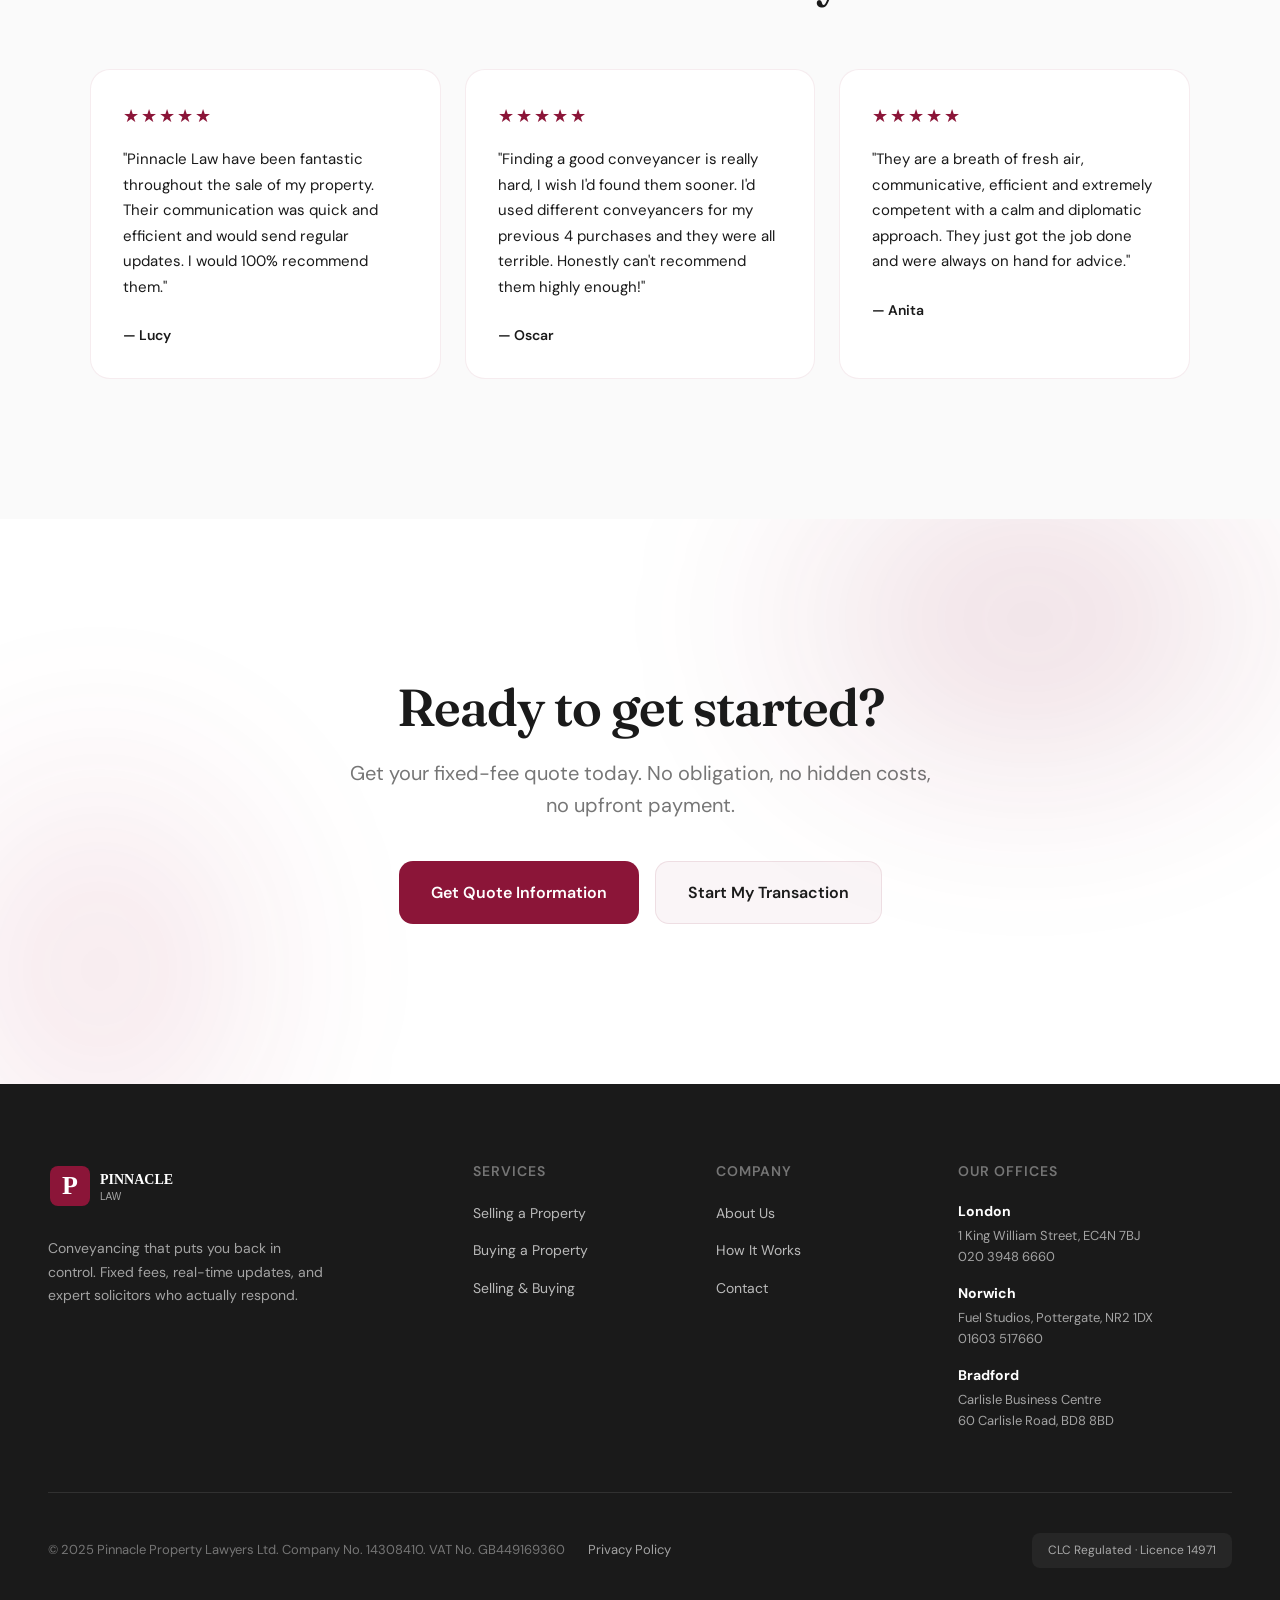
==== commit 3c4bf1c0: "update0503" ====
--- a/index.html
+++ b/index.html
@@ -1,4 +1,4 @@
-<!DOCTYPE html>
+﻿<!DOCTYPE html>
 <html lang="en">
 <head>
   <meta charset="UTF-8">
@@ -875,7 +875,7 @@
           <div class="stat-label">Trustpilot</div>
         </div>
         <div class="stat">
-          <div class="stat-value">4.9/5</div>
+          <div class="stat-value">5/5</div>
           <div class="stat-label">Google Rating</div>
         </div>
         <div class="stat">
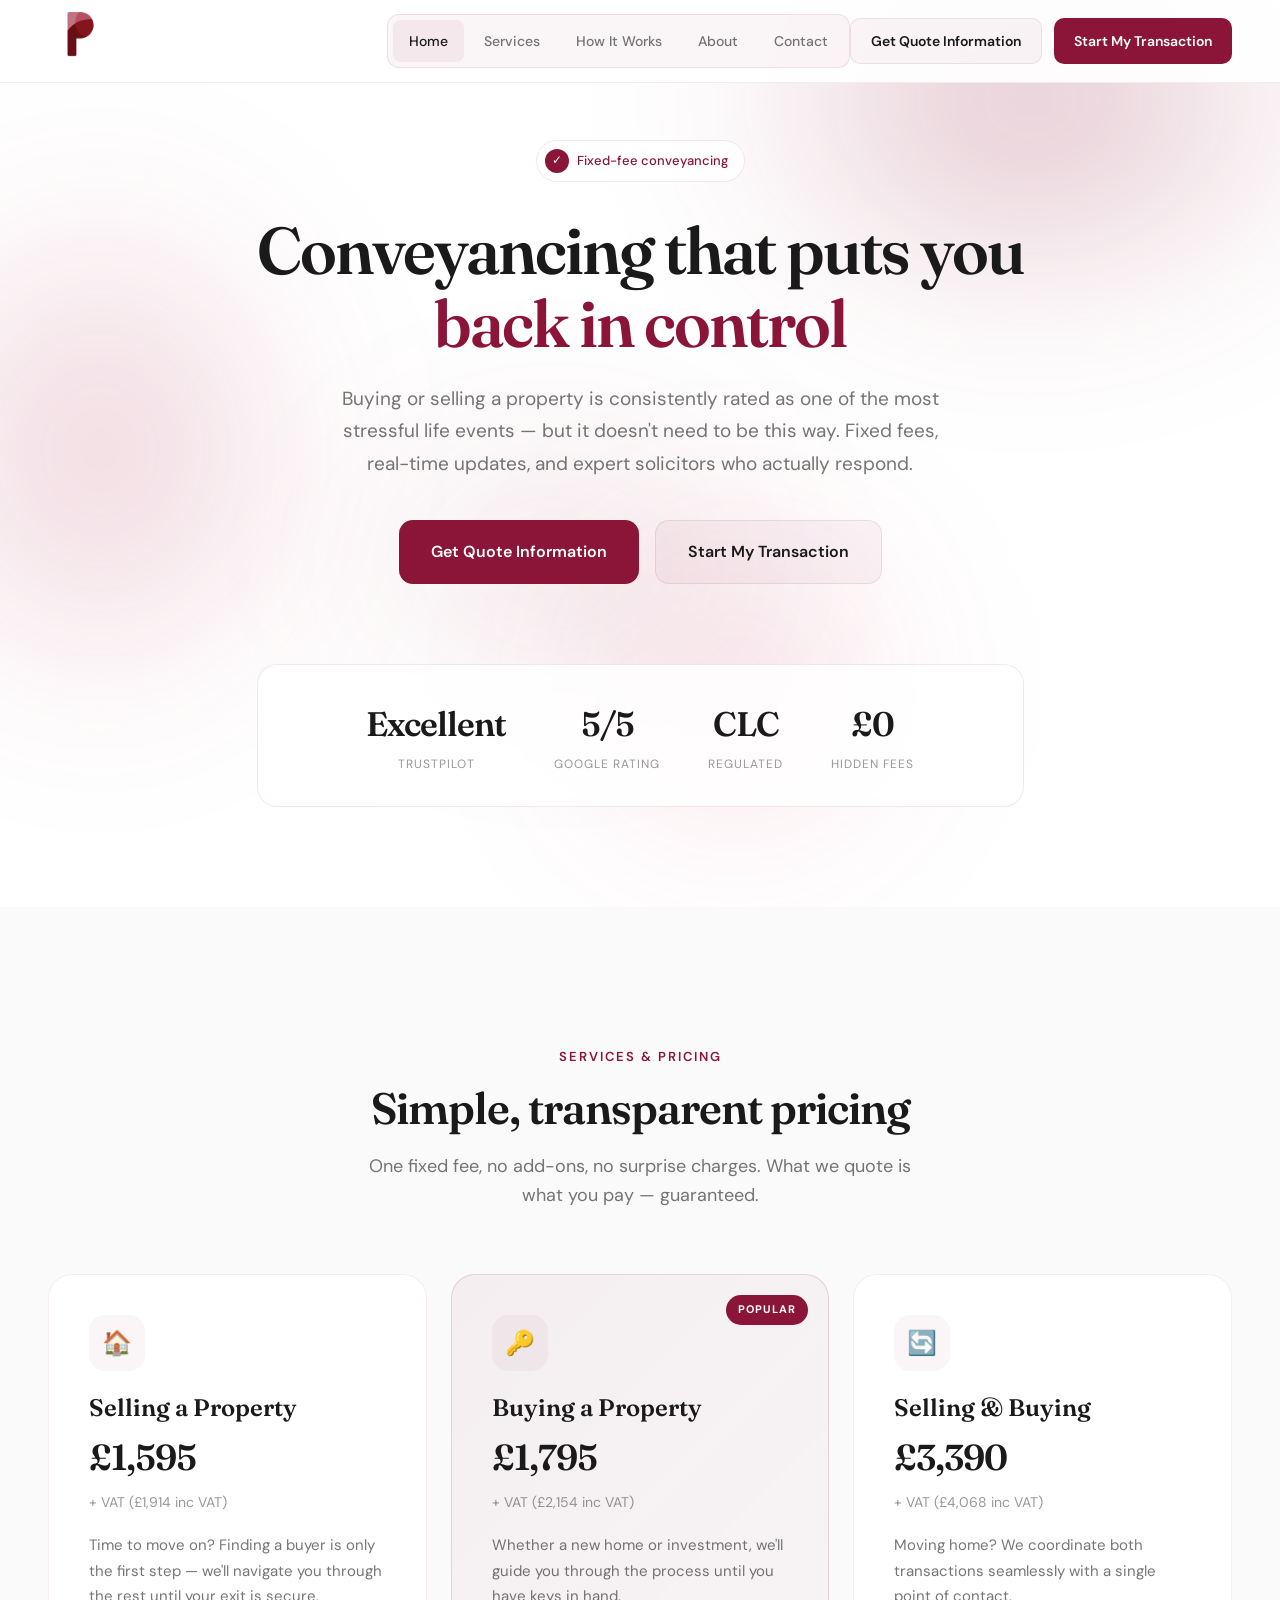
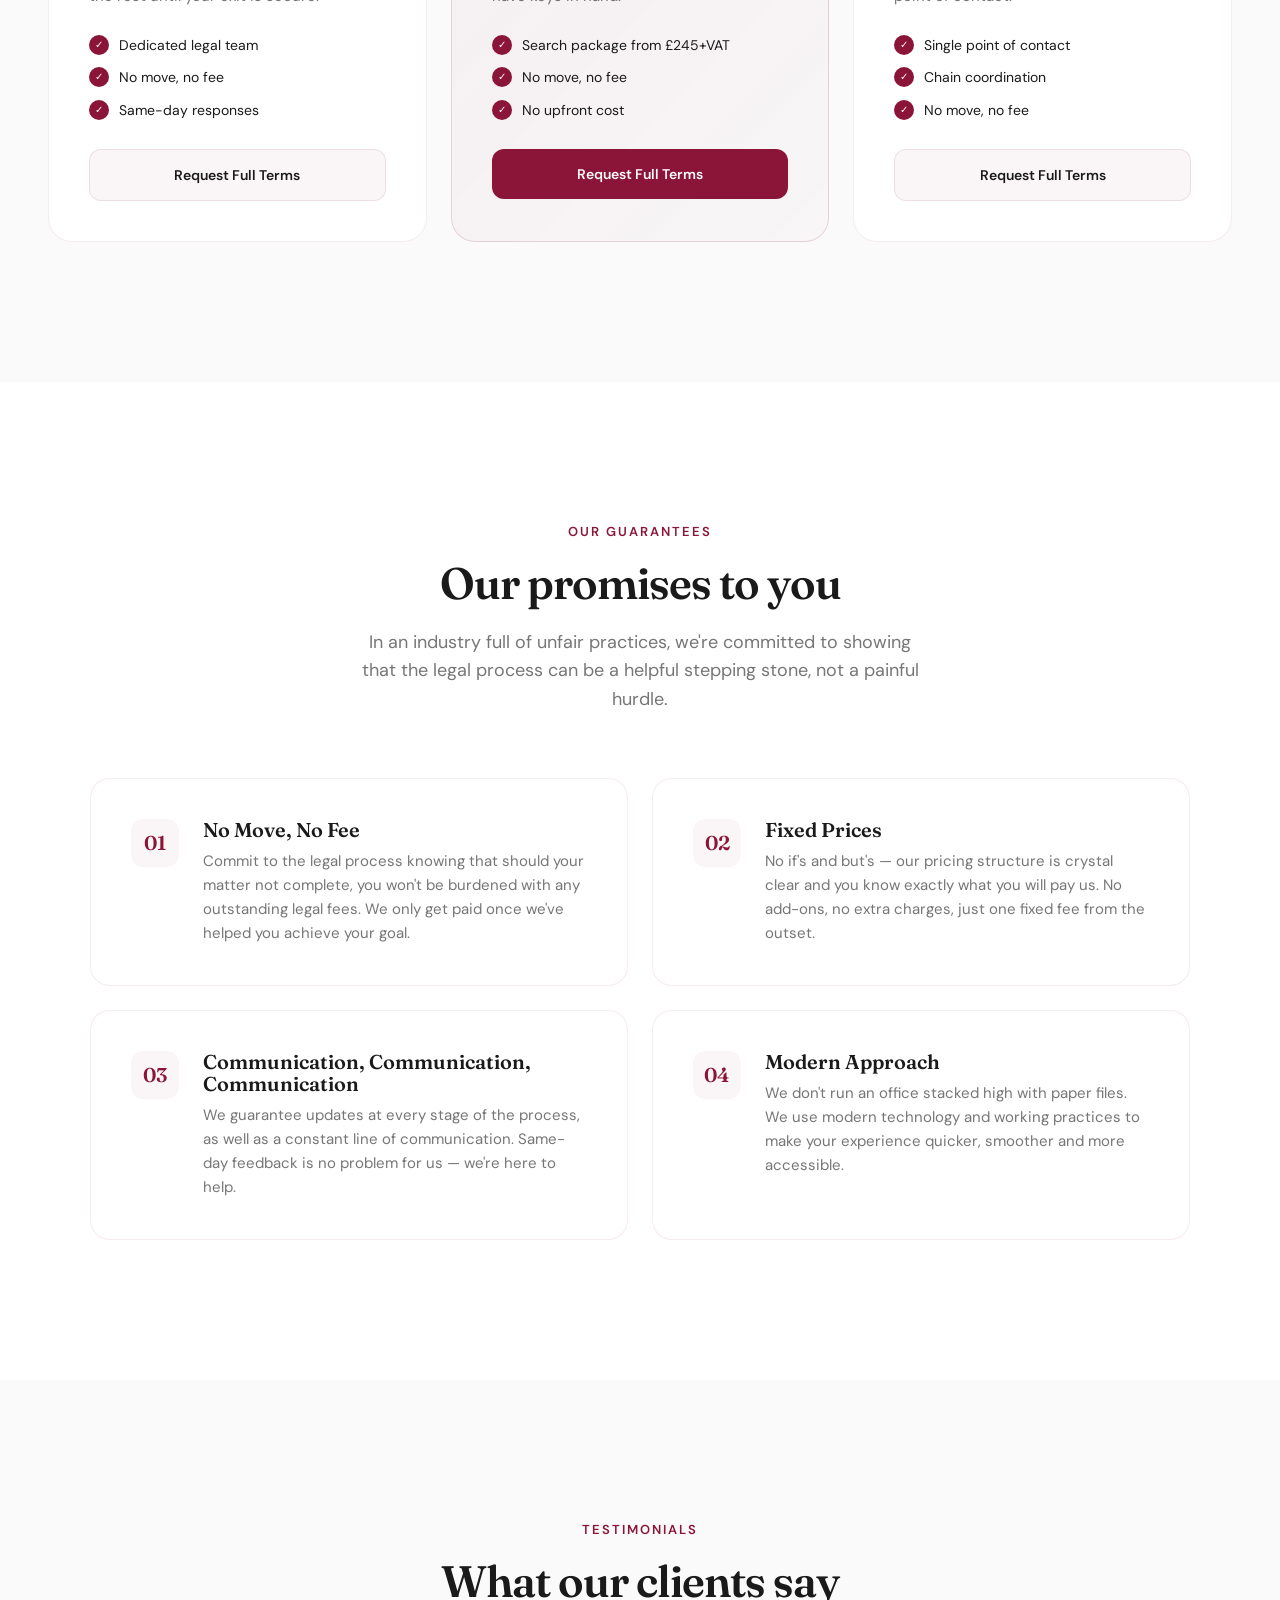
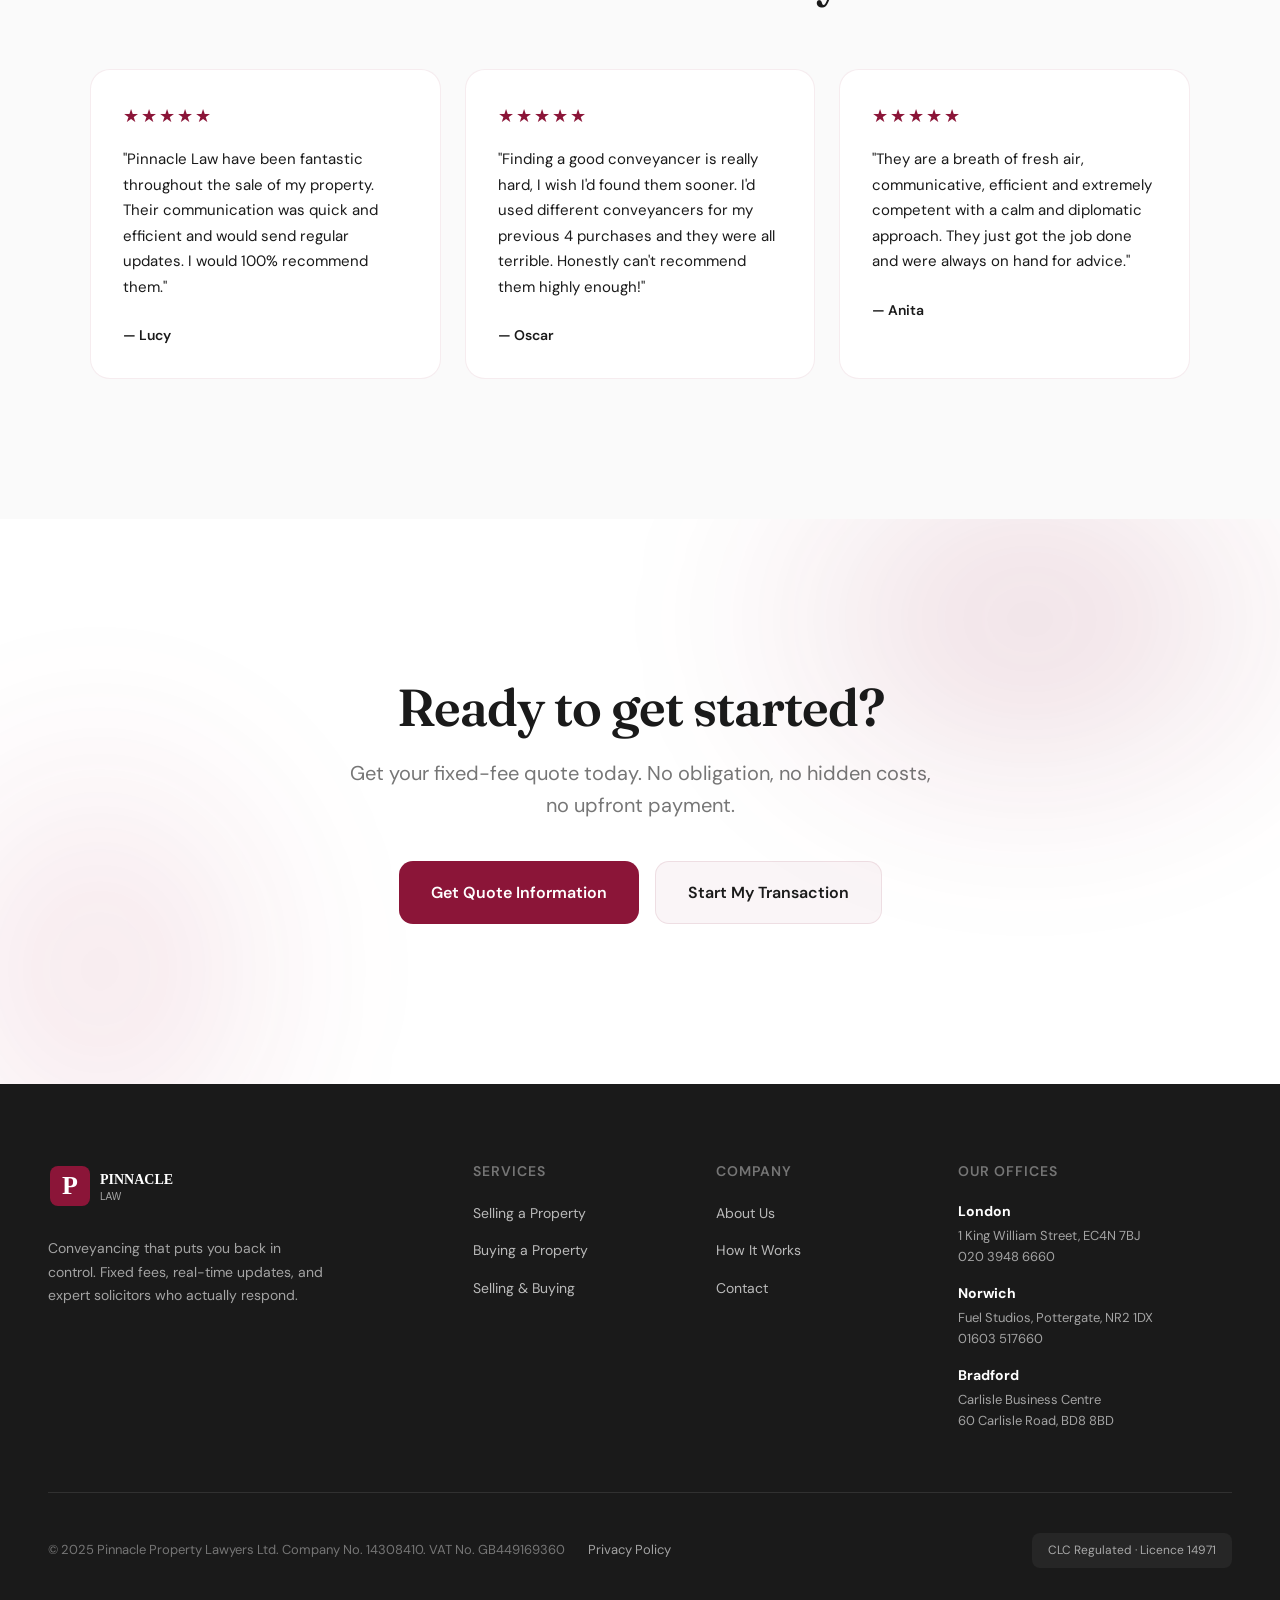
==== commit f2469c96: "Logo" ====
--- a/index.html
+++ b/index.html
@@ -812,7 +812,7 @@
   <nav>
     <a href="index.html" class="logo">
       <!-- ADD YOUR LOGO: Replace the src below with your logo file path -->
-      <img src="assets/logo.png" alt="Pinnacle Law" onerror="this.outerHTML='<svg viewBox=\'0 0 180 50\' style=\'height:50px\'><rect x=\'2\' y=\'5\' width=\'40\' height=\'40\' rx=\'8\' fill=\'%238B1538\'/><text x=\'22\' y=\'33\' font-family=\'Georgia\' font-size=\'26\' font-weight=\'600\' fill=\'white\' text-anchor=\'middle\'>P</text><text x=\'55\' y=\'24\' font-family=\'Georgia\' font-size=\'16\' font-weight=\'600\' fill=\'%238B1538\'>PINNACLE</text><text x=\'55\' y=\'40\' font-family=\'sans-serif\' font-size=\'11\' fill=\'%23666\'>LAW</text></svg>'">
+      <img src="assets/Pinnacle logo.png" alt="Pinnacle Law" onerror="this.outerHTML='<svg viewBox=\'0 0 180 50\' style=\'height:50px\'><rect x=\'2\' y=\'5\' width=\'40\' height=\'40\' rx=\'8\' fill=\'%238B1538\'/><text x=\'22\' y=\'33\' font-family=\'Georgia\' font-size=\'26\' font-weight=\'600\' fill=\'white\' text-anchor=\'middle\'>P</text><text x=\'55\' y=\'24\' font-family=\'Georgia\' font-size=\'16\' font-weight=\'600\' fill=\'%238B1538\'>PINNACLE</text><text x=\'55\' y=\'40\' font-family=\'sans-serif\' font-size=\'11\' fill=\'%23666\'>LAW</text></svg>'">
     </a>
     
     <div class="nav-center">
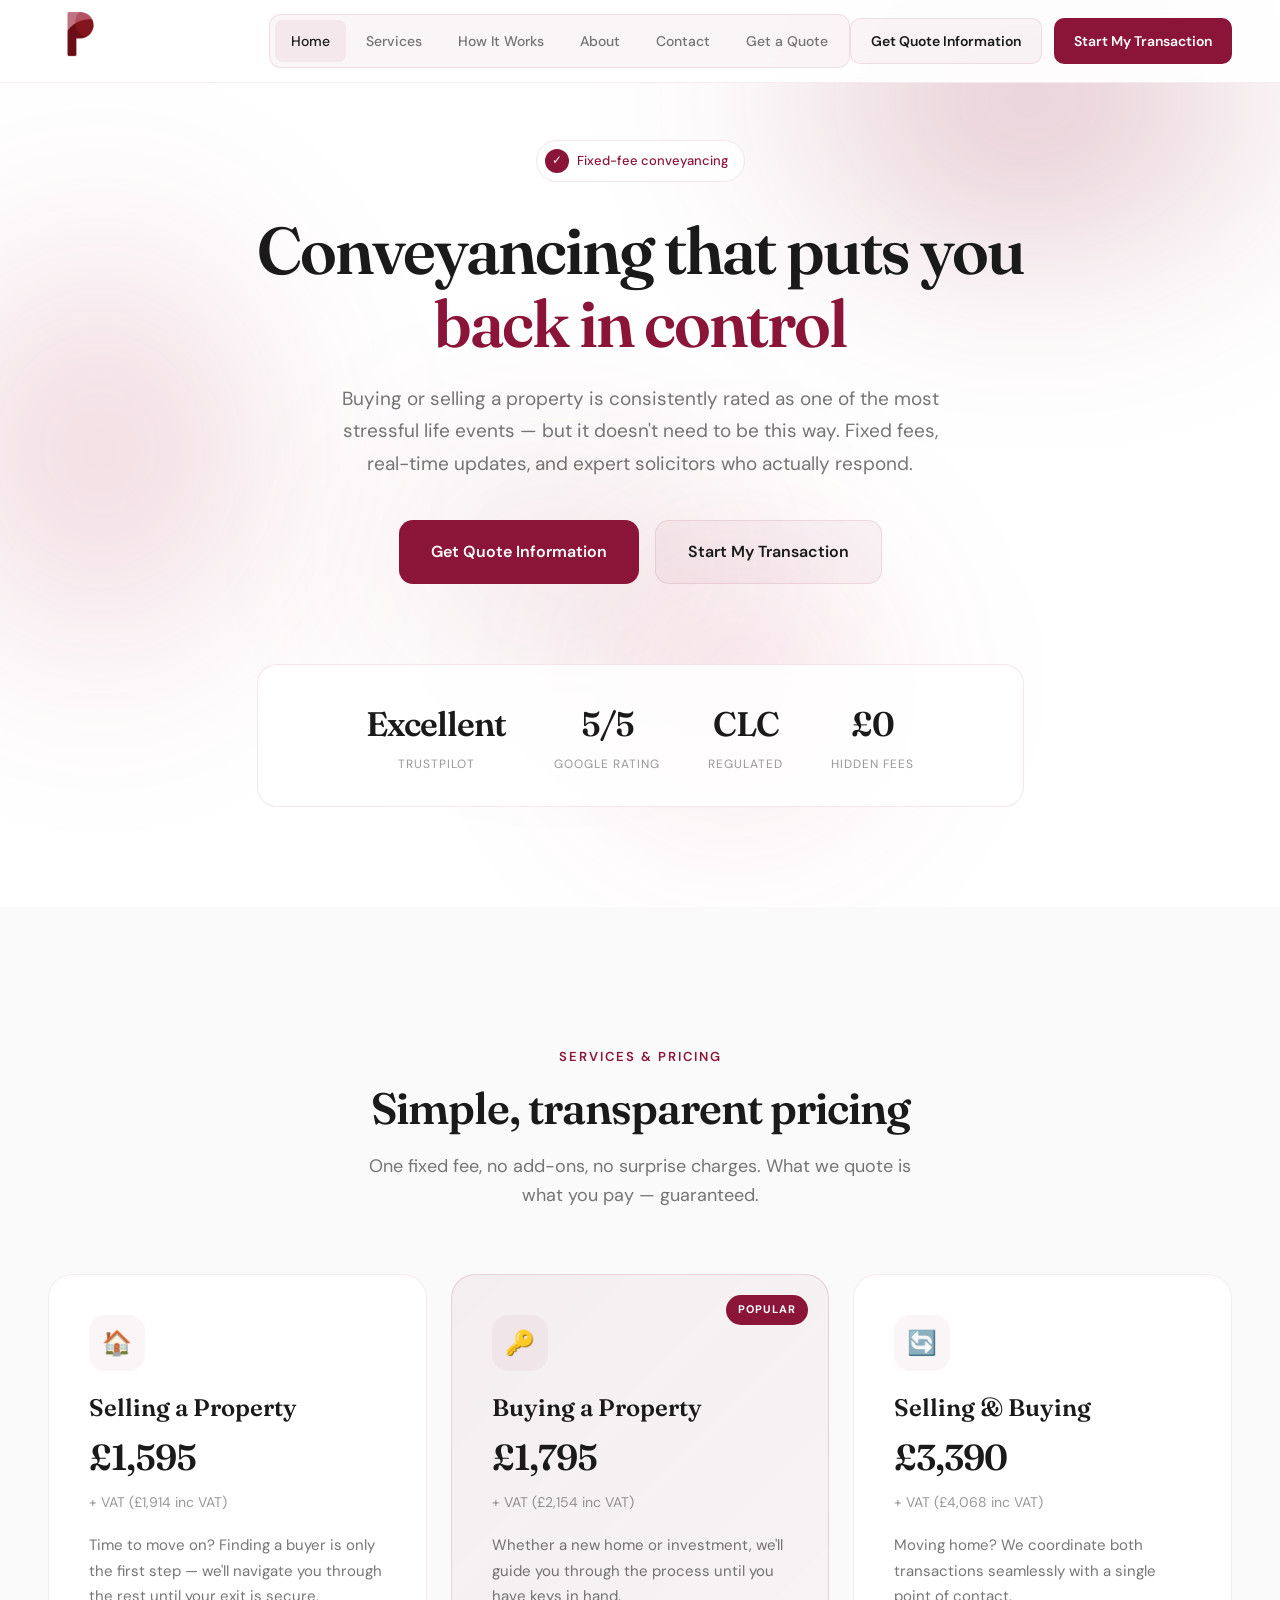
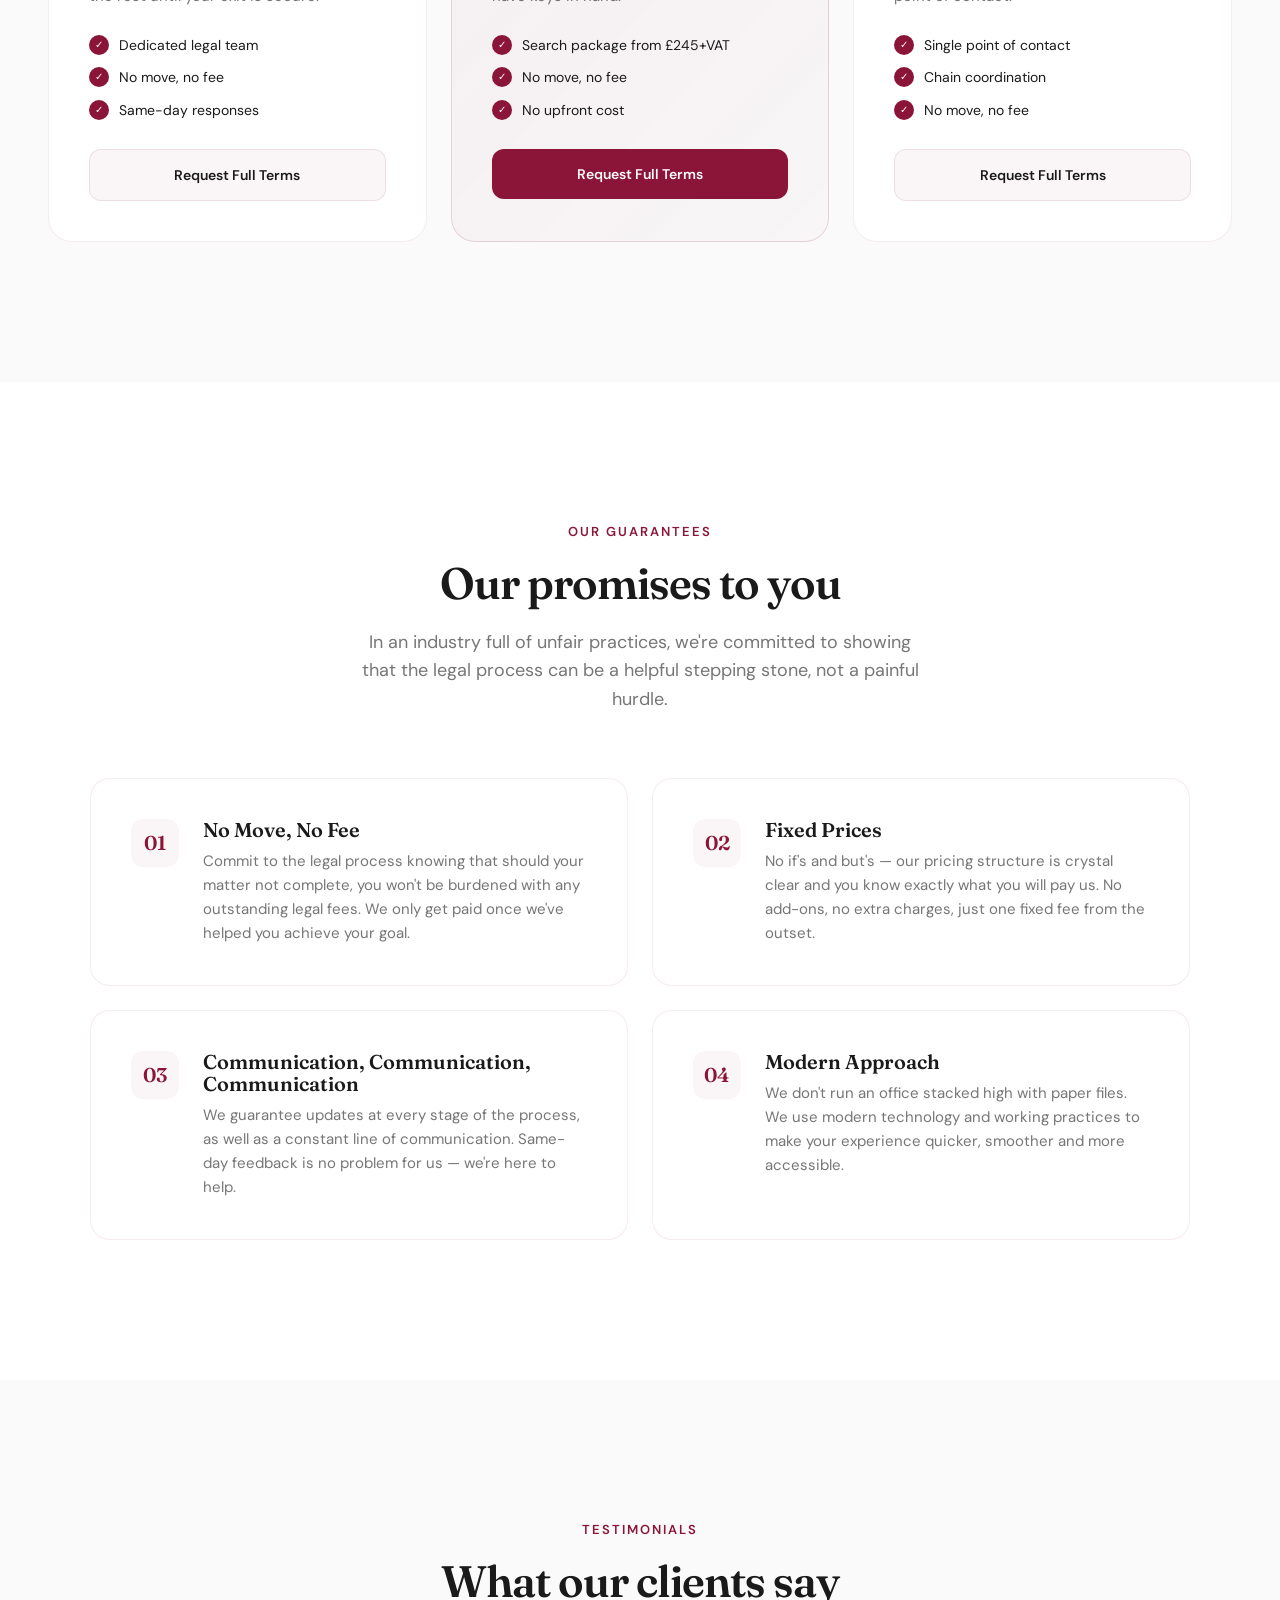
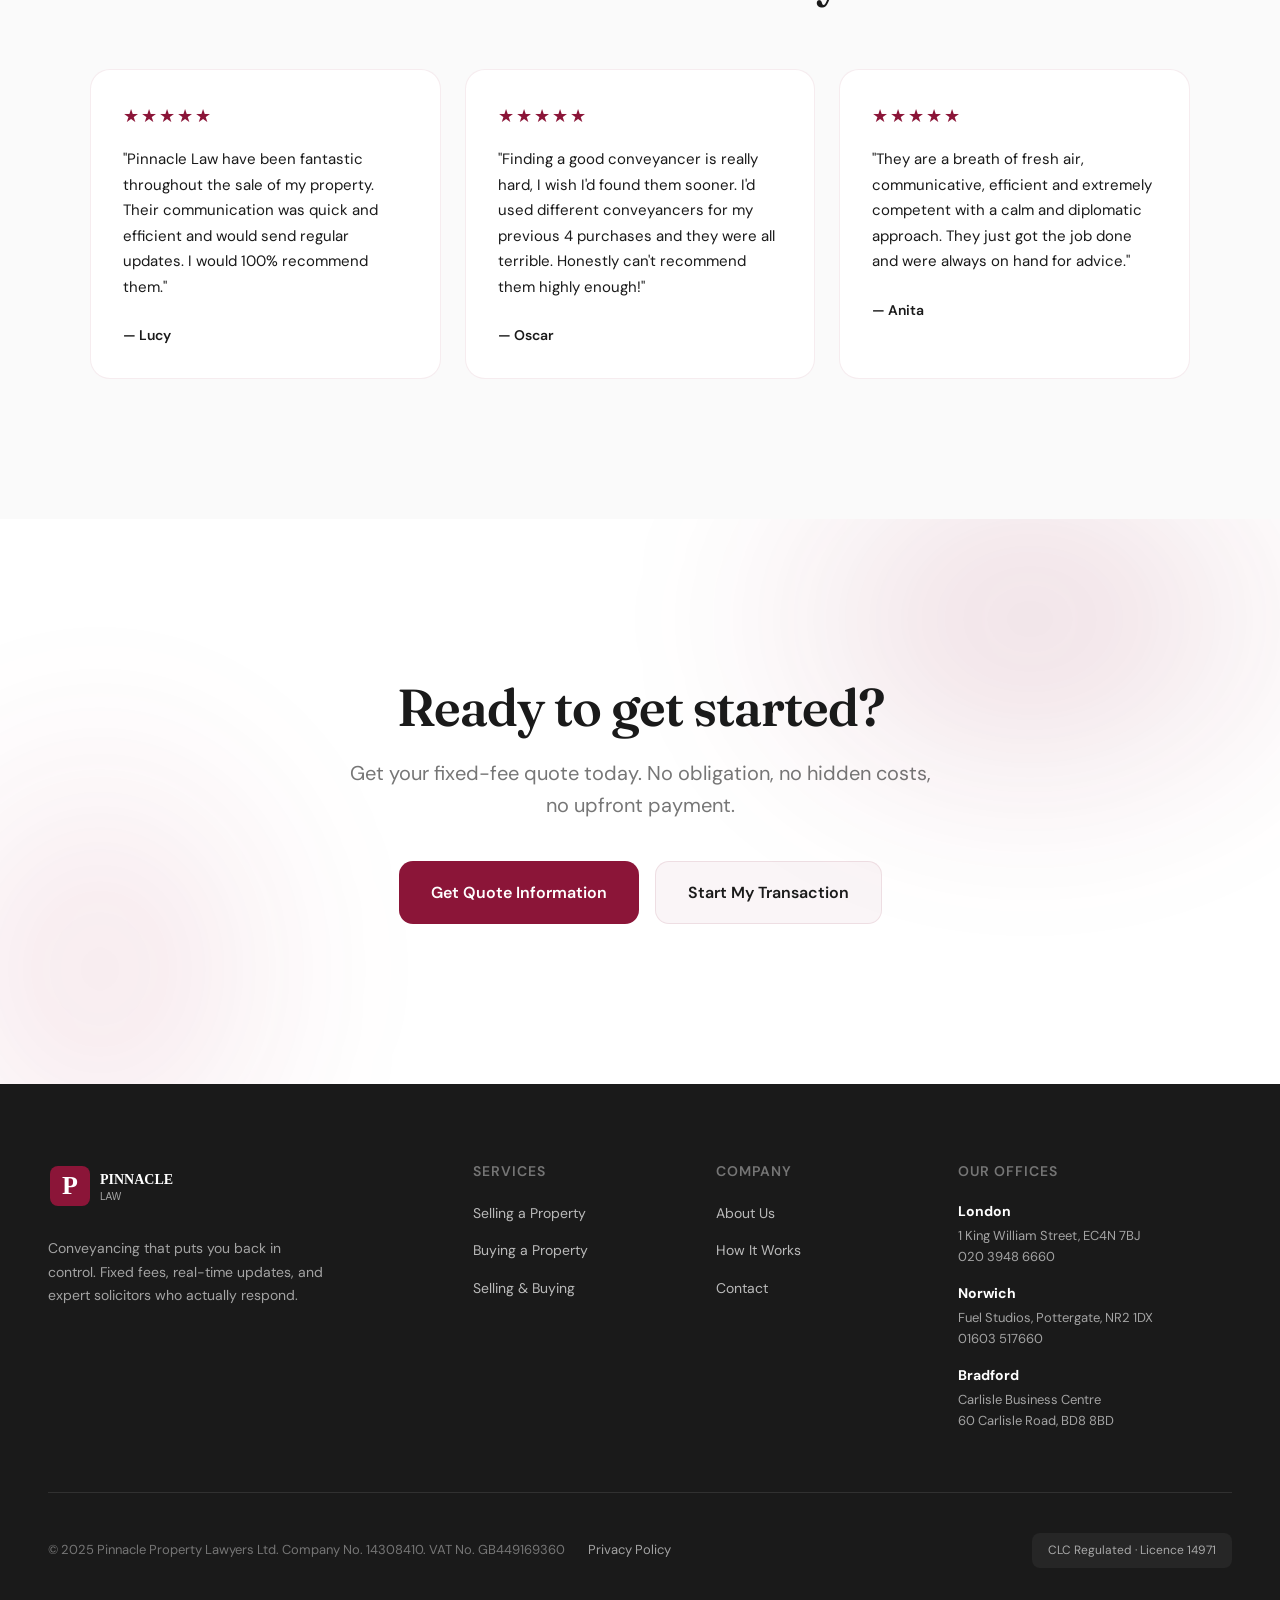
==== commit 0395076f: "Plug Intouch" ====
--- a/index.html
+++ b/index.html
@@ -828,11 +828,12 @@
       <a href="process.html">How It Works</a>
       <a href="about.html">About</a>
       <a href="contact.html">Contact</a>
+      <a href="quote.html">Get a Quote</a>
     </div>
     
     <div class="nav-right">
-      <a href="services.html" class="btn btn-secondary">Get Quote Information</a>
-      <a href="services.html" class="btn btn-primary">Start My Transaction</a>
+      <a href="quote.html" class="btn btn-secondary">Get Quote Information</a>
+      <a href="quote.html" class="btn btn-primary">Start My Transaction</a>
     </div>
     
     <div class="mobile-menu-toggle">
@@ -865,8 +866,8 @@
       </p>
       
       <div class="hero-buttons fade-up-3">
-        <a href="services.html" class="btn btn-primary btn-large">Get Quote Information</a>
-        <a href="services.html" class="btn btn-secondary btn-large">Start My Transaction</a>
+        <a href="quote.html" class="btn btn-primary btn-large">Get Quote Information</a>
+        <a href="quote.html" class="btn btn-secondary btn-large">Start My Transaction</a>
       </div>
       
       <div class="stats-row fade-up-4">
@@ -1028,8 +1029,8 @@
       <h2>Ready to get started?</h2>
       <p>Get your fixed-fee quote today. No obligation, no hidden costs, no upfront payment.</p>
       <div class="cta-buttons">
-        <a href="services.html" class="btn btn-primary btn-large">Get Quote Information</a>
-        <a href="services.html" class="btn btn-secondary btn-large">Start My Transaction</a>
+        <a href="quote.html" class="btn btn-primary btn-large">Get Quote Information</a>
+        <a href="quote.html" class="btn btn-secondary btn-large">Start My Transaction</a>
       </div>
     </div>
   </section>
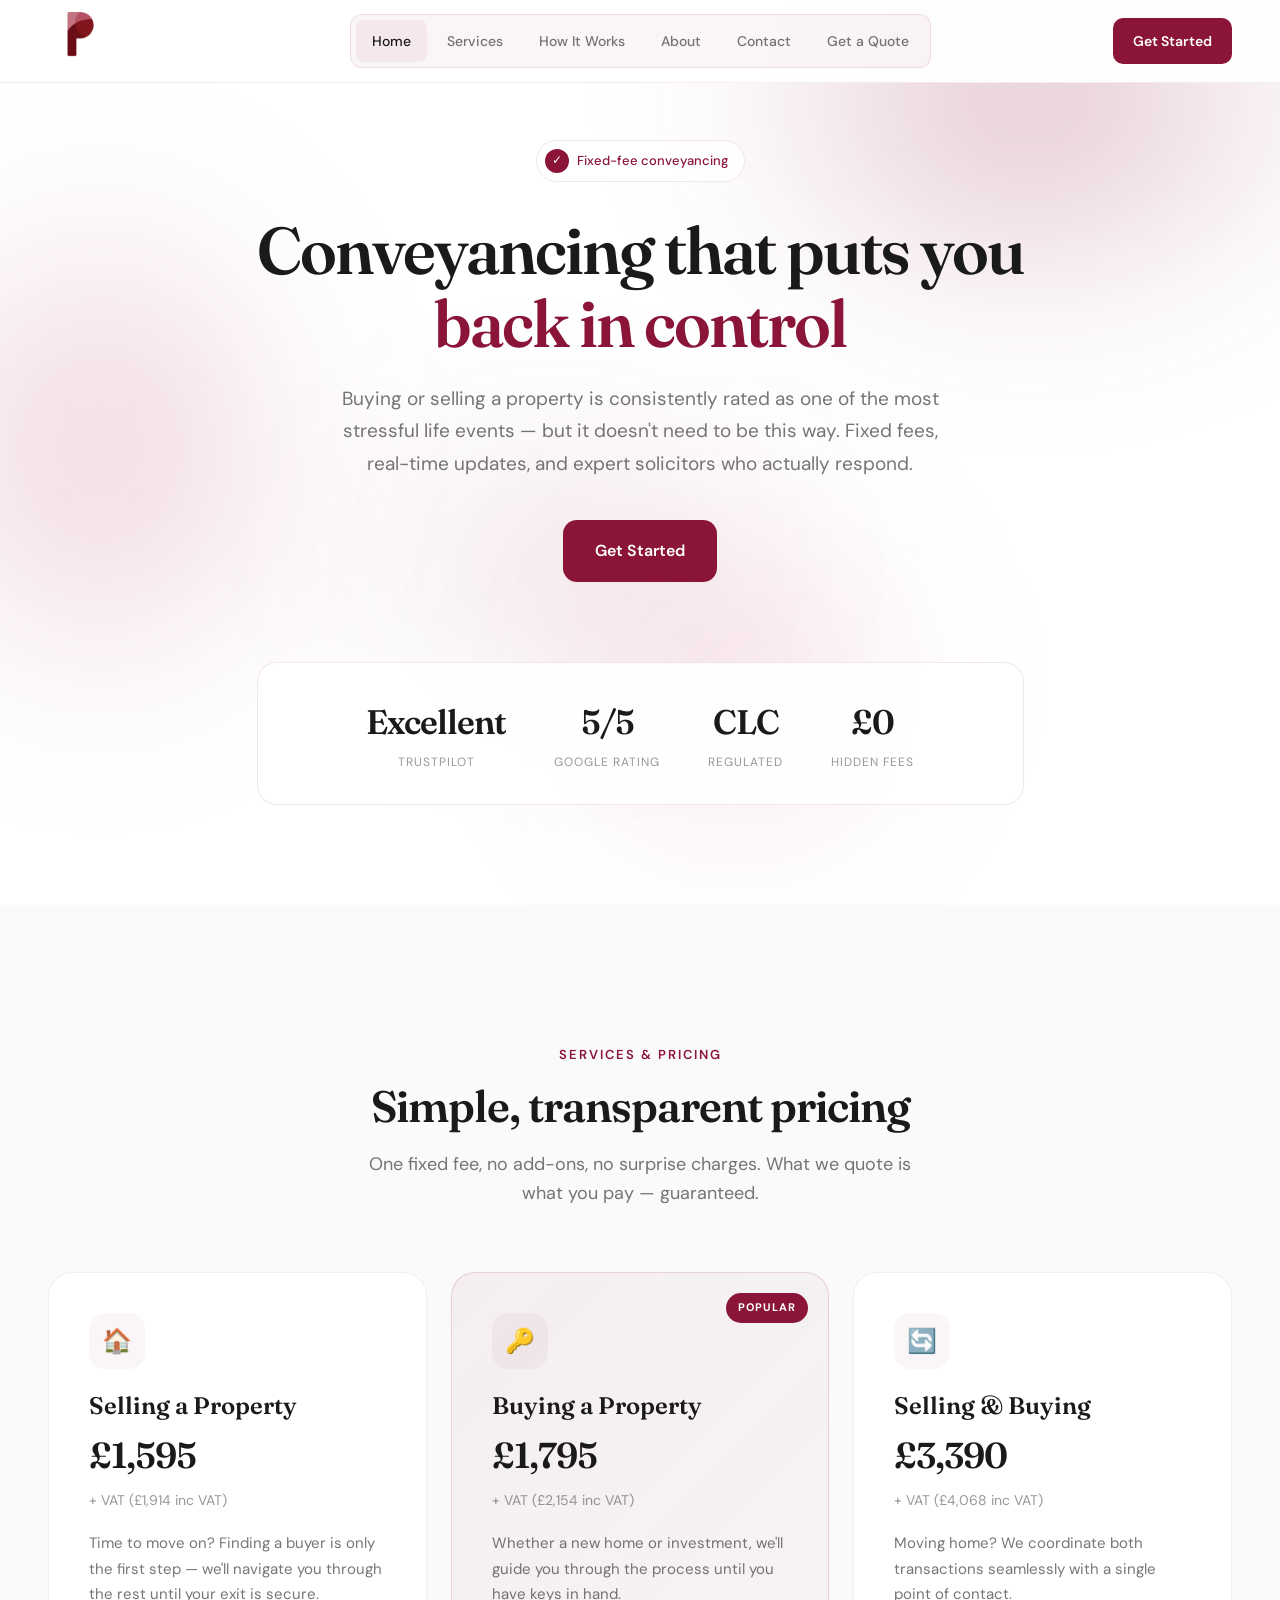
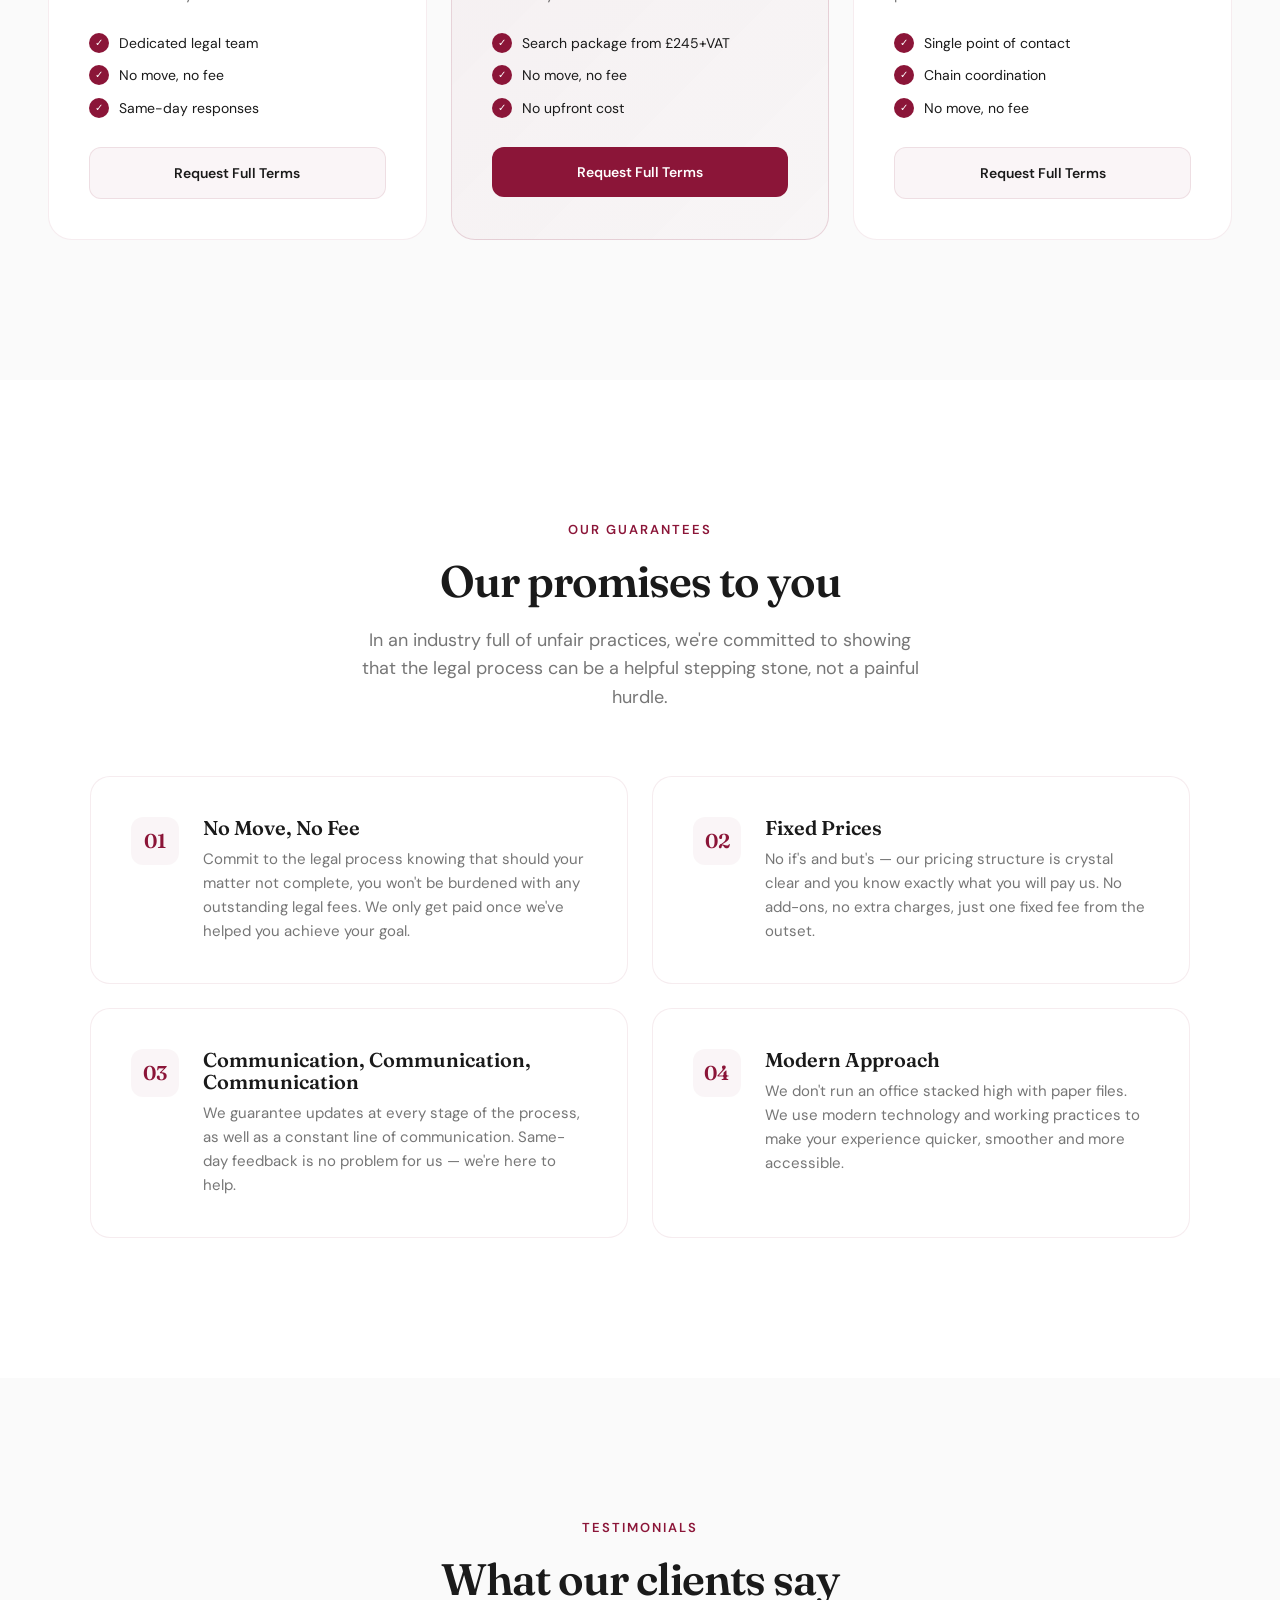
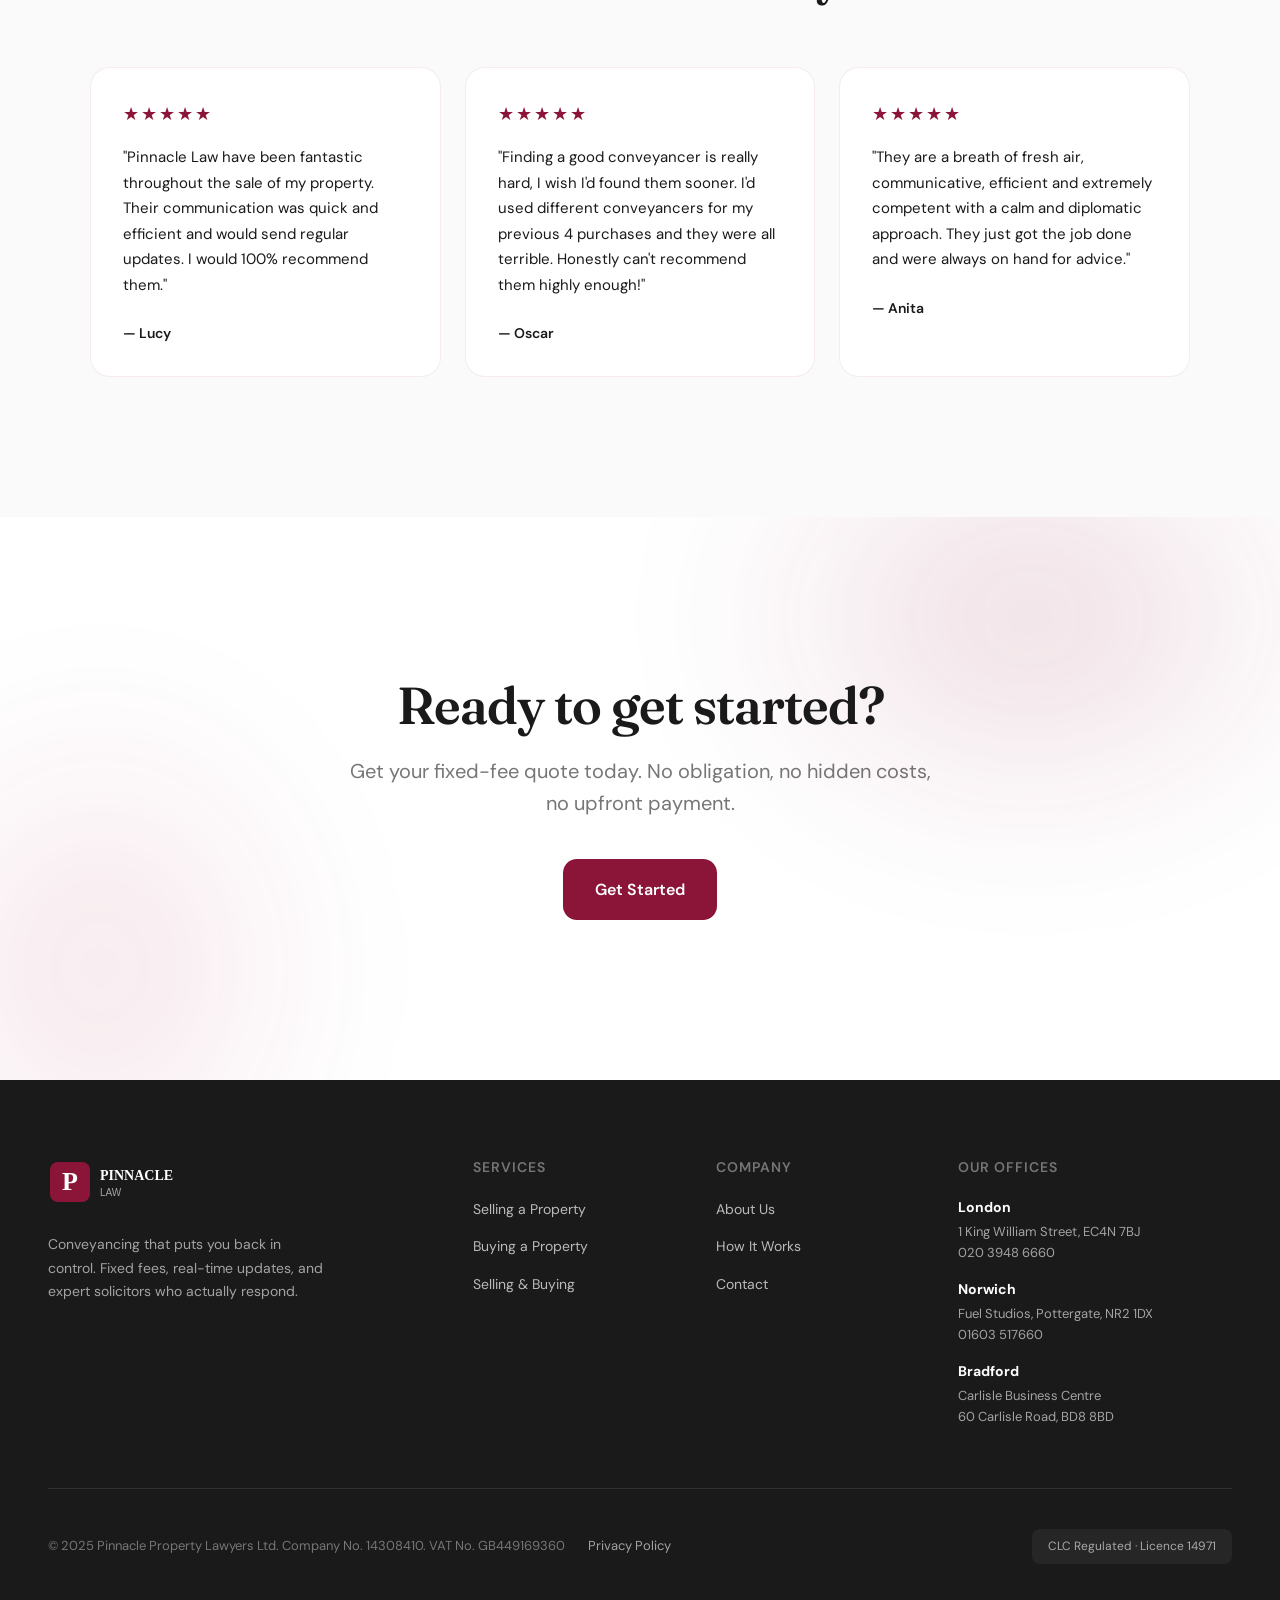
==== commit 4d0b2450: "Updates" ====
--- a/index.html
+++ b/index.html
@@ -820,9 +820,9 @@
       <div class="nav-dropdown">
         <a href="services.html">Services</a>
         <div class="nav-dropdown-content">
-          <a href="service-buying.html">Buying a Property</a>
-          <a href="service-selling.html">Selling a Property</a>
-          <a href="service-both.html">Selling & Buying a Property</a>
+          <a href="quote-result.html?type=buying">Buying a Property</a>
+          <a href="quote-result.html?type=selling">Selling a Property</a>
+          <a href="quote-result.html?type=both">Selling & Buying a Property</a>
         </div>
       </div>
       <a href="process.html">How It Works</a>
@@ -832,8 +832,7 @@
     </div>
     
     <div class="nav-right">
-      <a href="quote.html" class="btn btn-secondary">Get Quote Information</a>
-      <a href="quote.html" class="btn btn-primary">Start My Transaction</a>
+      <a href="quote.html" class="btn btn-primary">Get Started</a>
     </div>
     
     <div class="mobile-menu-toggle">
@@ -866,8 +865,7 @@
       </p>
       
       <div class="hero-buttons fade-up-3">
-        <a href="quote.html" class="btn btn-primary btn-large">Get Quote Information</a>
-        <a href="quote.html" class="btn btn-secondary btn-large">Start My Transaction</a>
+        <a href="quote.html" class="btn btn-primary btn-large">Get Started</a>
       </div>
       
       <div class="stats-row fade-up-4">
@@ -912,7 +910,7 @@
             <div class="feature"><span class="feature-icon">✓</span> No move, no fee</div>
             <div class="feature"><span class="feature-icon">✓</span> Same-day responses</div>
           </div>
-          <a href="service-selling.html" class="service-btn">Request Full Terms</a>
+          <a href="quote-result.html?type=selling" class="service-btn">Request Full Terms</a>
         </div>
         
         <div class="service-card featured">
@@ -927,7 +925,7 @@
             <div class="feature"><span class="feature-icon">✓</span> No move, no fee</div>
             <div class="feature"><span class="feature-icon">✓</span> No upfront cost</div>
           </div>
-          <a href="service-buying.html" class="service-btn primary">Request Full Terms</a>
+          <a href="quote-result.html?type=buying" class="service-btn primary">Request Full Terms</a>
         </div>
         
         <div class="service-card">
@@ -941,7 +939,7 @@
             <div class="feature"><span class="feature-icon">✓</span> Chain coordination</div>
             <div class="feature"><span class="feature-icon">✓</span> No move, no fee</div>
           </div>
-          <a href="service-both.html" class="service-btn">Request Full Terms</a>
+          <a href="quote-result.html?type=both" class="service-btn">Request Full Terms</a>
         </div>
       </div>
     </div>
@@ -1029,8 +1027,7 @@
       <h2>Ready to get started?</h2>
       <p>Get your fixed-fee quote today. No obligation, no hidden costs, no upfront payment.</p>
       <div class="cta-buttons">
-        <a href="quote.html" class="btn btn-primary btn-large">Get Quote Information</a>
-        <a href="quote.html" class="btn btn-secondary btn-large">Start My Transaction</a>
+        <a href="quote.html" class="btn btn-primary btn-large">Get Started</a>
       </div>
     </div>
   </section>
@@ -1052,9 +1049,9 @@
         <div class="footer-col">
           <h4>Services</h4>
           <ul>
-            <li><a href="service-selling.html">Selling a Property</a></li>
-            <li><a href="service-buying.html">Buying a Property</a></li>
-            <li><a href="service-both.html">Selling & Buying</a></li>
+            <li><a href="quote-result.html?type=selling">Selling a Property</a></li>
+            <li><a href="quote-result.html?type=buying">Buying a Property</a></li>
+            <li><a href="quote-result.html?type=both">Selling & Buying</a></li>
           </ul>
         </div>
         
@@ -1096,5 +1093,53 @@
       </div>
     </div>
   </footer>
+
+  <script>
+    // Mobile menu toggle
+    (function() {
+      const toggle = document.querySelector('.mobile-menu-toggle');
+      if (!toggle) return;
+      const navCenter = document.querySelector('.nav-center');
+      const navRight  = document.querySelector('.nav-right');
+      // Build mobile drawer
+      const drawer = document.createElement('div');
+      drawer.id = 'mobile-drawer';
+      drawer.setAttribute('aria-hidden', 'true');
+      drawer.style.cssText = 'display:none;position:fixed;top:74px;left:0;right:0;background:white;border-bottom:1px solid rgba(139,21,56,0.08);padding:16px 24px 24px;z-index:99;box-shadow:0 8px 24px rgba(0,0,0,0.08);';
+      // Clone nav links
+      if (navCenter) {
+        const links = navCenter.cloneNode(true);
+        links.style.cssText = 'display:flex;flex-direction:column;gap:4px;background:none;border:none;padding:0;border-radius:0;';
+        links.querySelectorAll('a').forEach(function(a) {
+          a.style.cssText = 'padding:12px 8px;font-size:16px;border-bottom:1px solid rgba(139,21,56,0.06);';
+        });
+        const dropdown = links.querySelector('.nav-dropdown-content');
+        if (dropdown) { dropdown.style.cssText = 'position:static;opacity:1;visibility:visible;box-shadow:none;border:none;padding-left:16px;background:none;transform:none;min-width:auto;'; }
+        drawer.appendChild(links);
+      }
+      // CTA button
+      const cta = document.createElement('a');
+      cta.href = 'quote.html';
+      cta.textContent = 'Get a Quote';
+      cta.style.cssText = 'display:block;margin-top:16px;background:#8B1538;color:white;text-align:center;padding:14px;border-radius:10px;font-weight:600;font-size:15px;';
+      drawer.appendChild(cta);
+      document.body.appendChild(drawer);
+
+      let open = false;
+      toggle.addEventListener('click', function() {
+        open = !open;
+        drawer.style.display = open ? 'block' : 'none';
+        drawer.setAttribute('aria-hidden', !open);
+        toggle.setAttribute('aria-expanded', open);
+      });
+      // Close on outside click
+      document.addEventListener('click', function(e) {
+        if (open && !toggle.contains(e.target) && !drawer.contains(e.target)) {
+          open = false; drawer.style.display = 'none';
+        }
+      });
+    })();
+  </script>
+
 </body>
 </html>
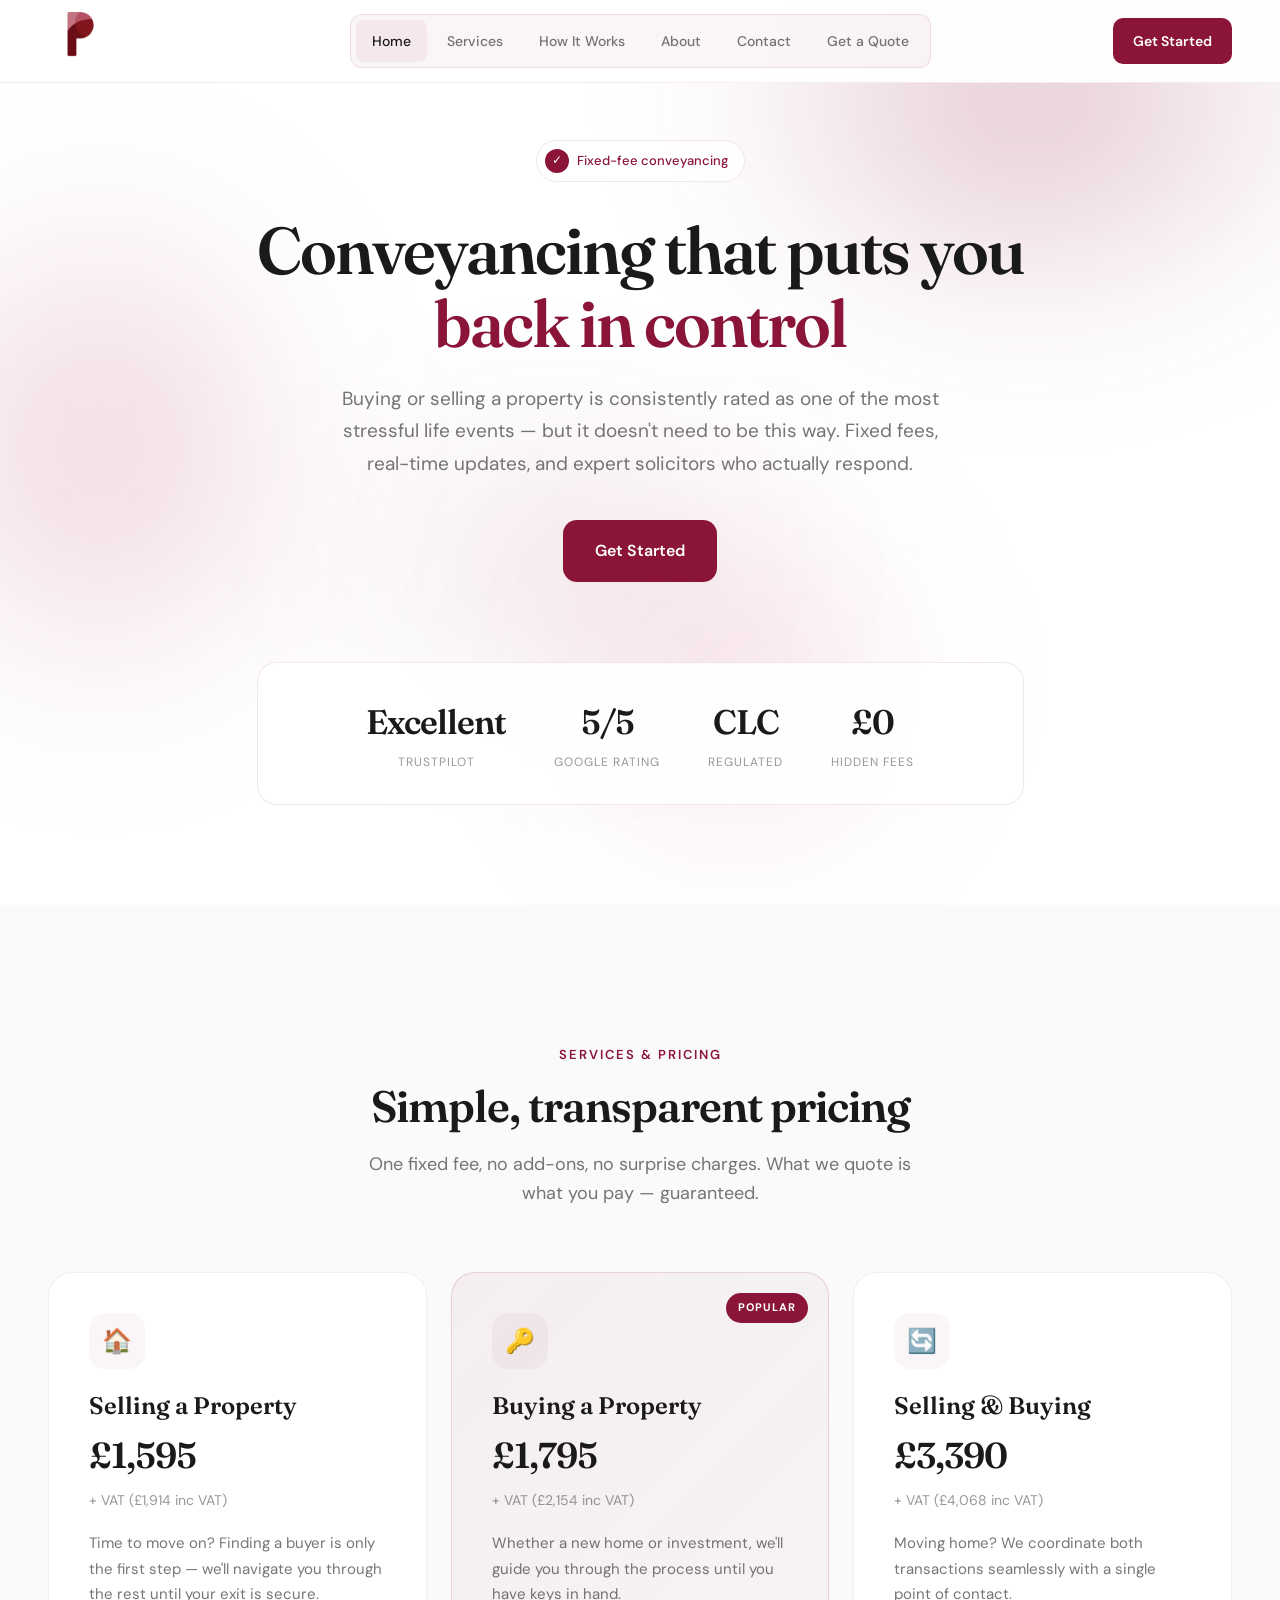
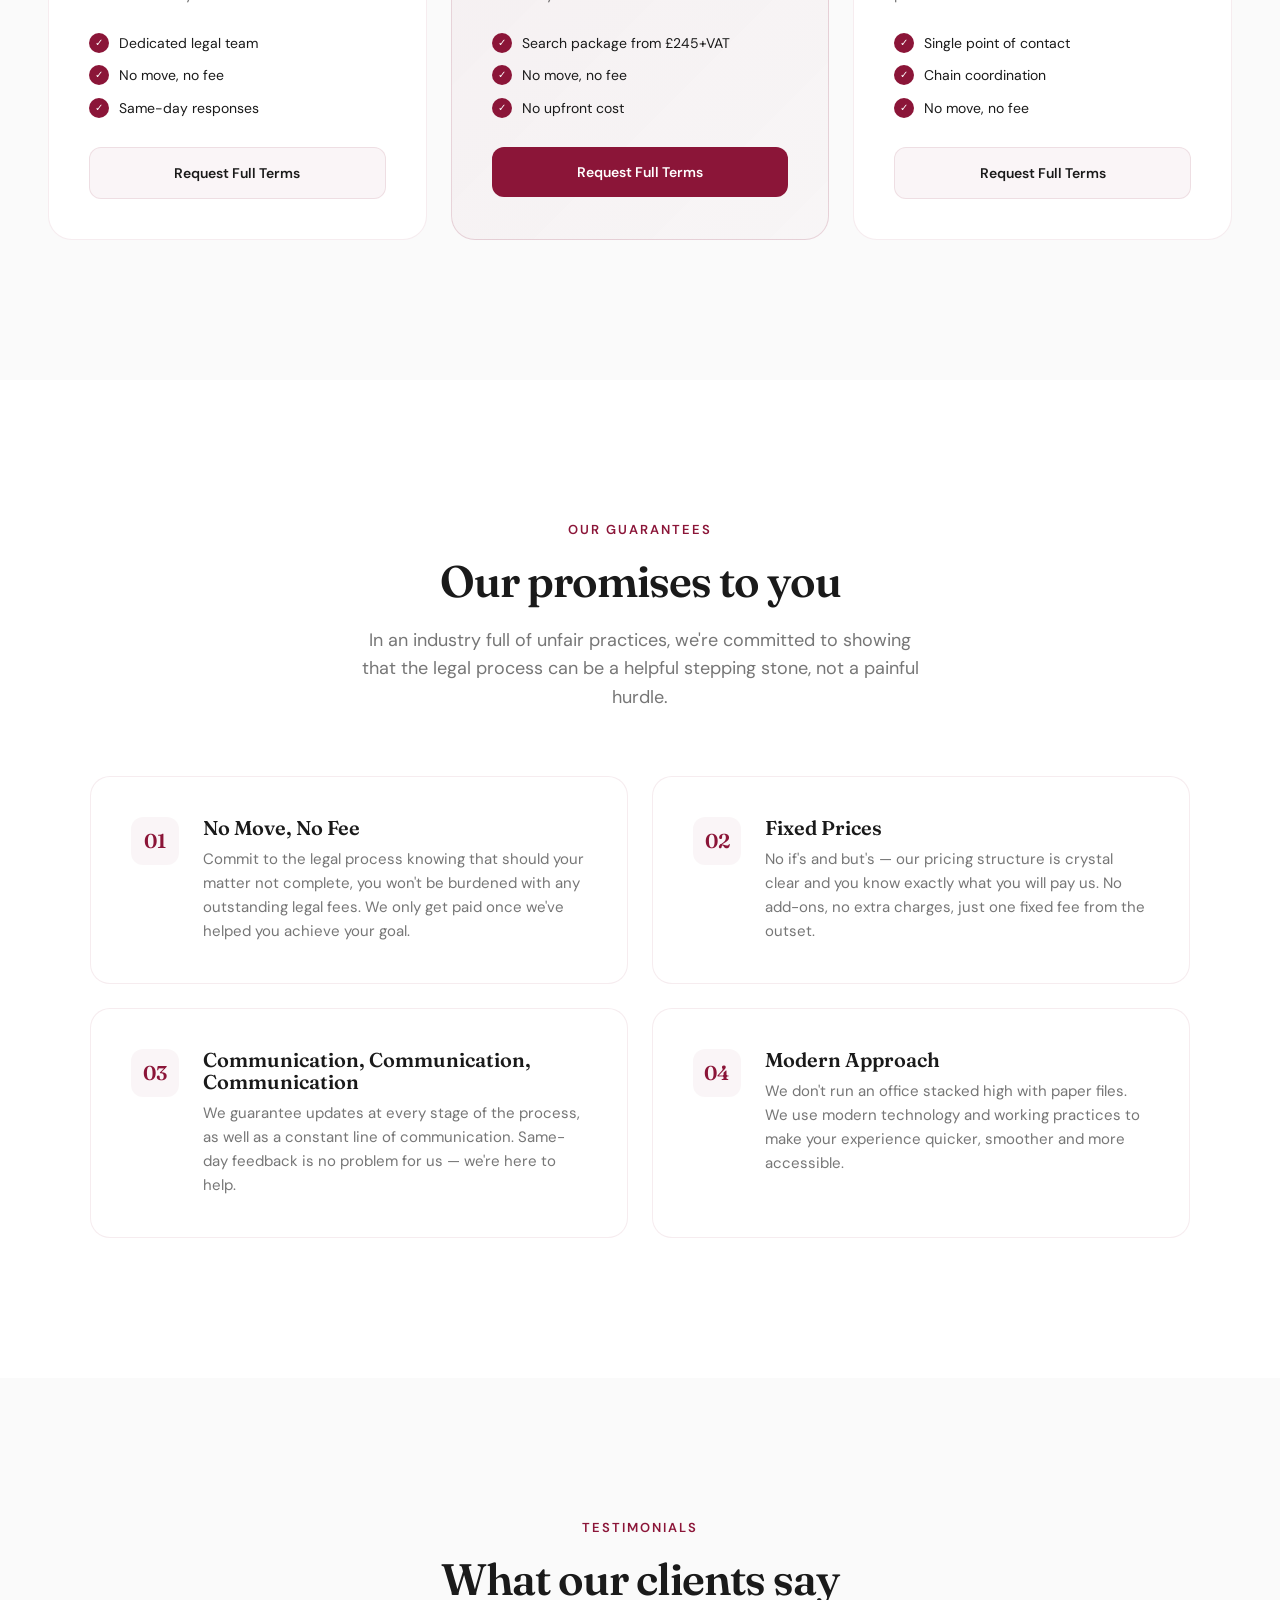
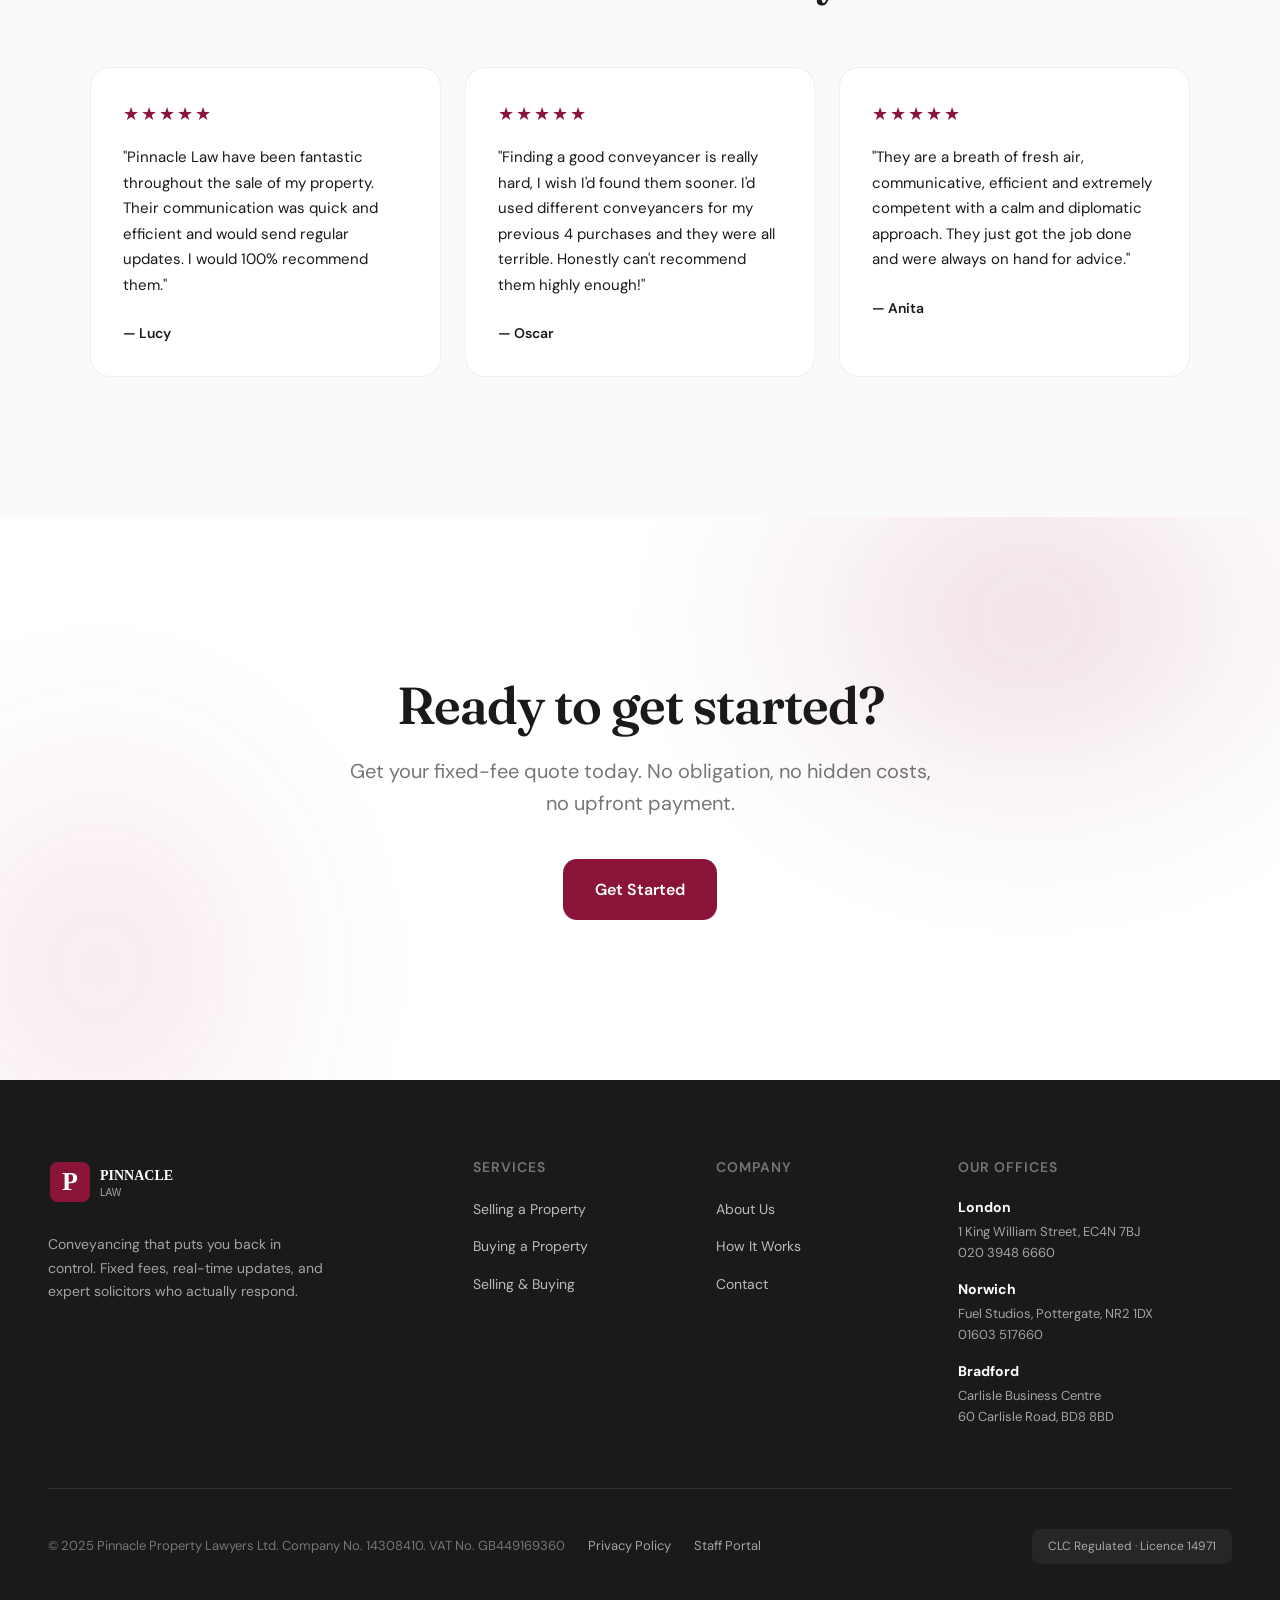
==== commit 1024dfb2: "Staff portal" ====
--- a/index.html
+++ b/index.html
@@ -748,7 +748,11 @@
       color: var(--white-60);
       margin-left: 20px;
     }
-    
+
+    .footer-legal a:hover {
+      color: white;
+    }
+
     .footer-badges {
       display: flex;
       gap: 16px;
@@ -828,11 +832,11 @@
       <a href="process.html">How It Works</a>
       <a href="about.html">About</a>
       <a href="contact.html">Contact</a>
-      <a href="quote.html">Get a Quote</a>
+      <a href="services.html">Get a Quote</a>
     </div>
     
     <div class="nav-right">
-      <a href="quote.html" class="btn btn-primary">Get Started</a>
+      <a href="services.html" class="btn btn-primary">Get Started</a>
     </div>
     
     <div class="mobile-menu-toggle">
@@ -865,7 +869,7 @@
       </p>
       
       <div class="hero-buttons fade-up-3">
-        <a href="quote.html" class="btn btn-primary btn-large">Get Started</a>
+        <a href="services.html" class="btn btn-primary btn-large">Get Started</a>
       </div>
       
       <div class="stats-row fade-up-4">
@@ -1027,7 +1031,7 @@
       <h2>Ready to get started?</h2>
       <p>Get your fixed-fee quote today. No obligation, no hidden costs, no upfront payment.</p>
       <div class="cta-buttons">
-        <a href="quote.html" class="btn btn-primary btn-large">Get Started</a>
+        <a href="services.html" class="btn btn-primary btn-large">Get Started</a>
       </div>
     </div>
   </section>
@@ -1086,6 +1090,7 @@
         <div class="footer-legal">
           © 2025 Pinnacle Property Lawyers Ltd. Company No. 14308410. VAT No. GB449169360
           <a href="privacy.html">Privacy Policy</a>
+          <a href="#">Staff Portal</a>
         </div>
         <div class="footer-badges">
           <span class="footer-badge">CLC Regulated · Licence 14971</span>
